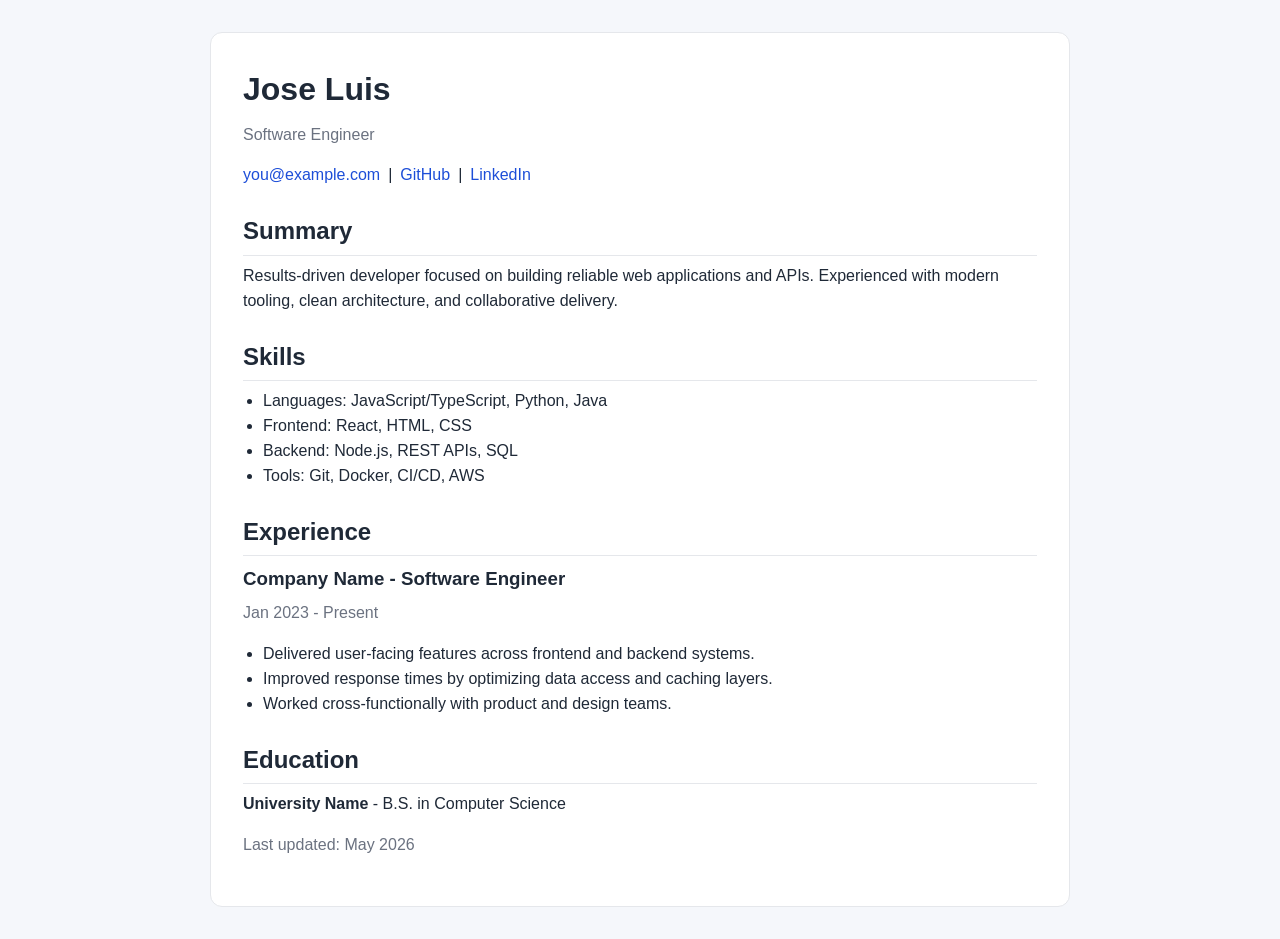
==== index.html @ d788383f "initial commit" ====
<!doctype html>
<html lang="en">
<head>
  <meta charset="UTF-8" />
  <meta name="viewport" content="width=device-width, initial-scale=1.0" />
  <meta name="description" content="Online resume for Jose Luis" />
  <title>Jose Luis | Resume</title>
  <link rel="stylesheet" href="styles.css" />
</head>
<body>
  <main class="container">
    <header class="header">
      <h1>Jose Luis</h1>
      <p class="headline">Software Engineer</p>
      <p class="contact">
        <a href="mailto:you@example.com">you@example.com</a>
        <span>|</span>
        <a href="https://github.com/your-username" target="_blank" rel="noreferrer">GitHub</a>
        <span>|</span>
        <a href="https://www.linkedin.com/in/your-handle" target="_blank" rel="noreferrer">LinkedIn</a>
      </p>
    </header>

    <section>
      <h2>Summary</h2>
      <p>
        Results-driven developer focused on building reliable web applications and APIs.
        Experienced with modern tooling, clean architecture, and collaborative delivery.
      </p>
    </section>

    <section>
      <h2>Skills</h2>
      <ul>
        <li>Languages: JavaScript/TypeScript, Python, Java</li>
        <li>Frontend: React, HTML, CSS</li>
        <li>Backend: Node.js, REST APIs, SQL</li>
        <li>Tools: Git, Docker, CI/CD, AWS</li>
      </ul>
    </section>

    <section>
      <h2>Experience</h2>
      <article>
        <h3>Company Name - Software Engineer</h3>
        <p class="meta">Jan 2023 - Present</p>
        <ul>
          <li>Delivered user-facing features across frontend and backend systems.</li>
          <li>Improved response times by optimizing data access and caching layers.</li>
          <li>Worked cross-functionally with product and design teams.</li>
        </ul>
      </article>
    </section>

    <section>
      <h2>Education</h2>
      <p><strong>University Name</strong> - B.S. in Computer Science</p>
    </section>

    <footer>
      <p class="meta">Last updated: May 2026</p>
    </footer>
  </main>
</body>
</html>
---- styles.css ----
:root {
  --bg: #f5f7fb;
  --card: #ffffff;
  --text: #1f2937;
  --muted: #6b7280;
  --accent: #1d4ed8;
  --border: #e5e7eb;
}

* {
  box-sizing: border-box;
}

body {
  margin: 0;
  font-family: Arial, Helvetica, sans-serif;
  color: var(--text);
  background: var(--bg);
  line-height: 1.55;
}

.container {
  max-width: 860px;
  margin: 2rem auto;
  padding: 2rem;
  background: var(--card);
  border: 1px solid var(--border);
  border-radius: 12px;
}

h1,
h2,
h3 {
  margin: 0;
}

h2 {
  margin-top: 1.5rem;
  margin-bottom: 0.5rem;
  padding-bottom: 0.35rem;
  border-bottom: 1px solid var(--border);
}

p,
ul {
  margin-top: 0.5rem;
}

ul {
  padding-left: 1.25rem;
}

.headline,
.meta {
  color: var(--muted);
}

.contact {
  display: flex;
  flex-wrap: wrap;
  gap: 0.5rem;
}

a {
  color: var(--accent);
  text-decoration: none;
}

a:hover {
  text-decoration: underline;
}

@media (max-width: 640px) {
  .container {
    margin: 0;
    border: 0;
    border-radius: 0;
    min-height: 100vh;
  }
}
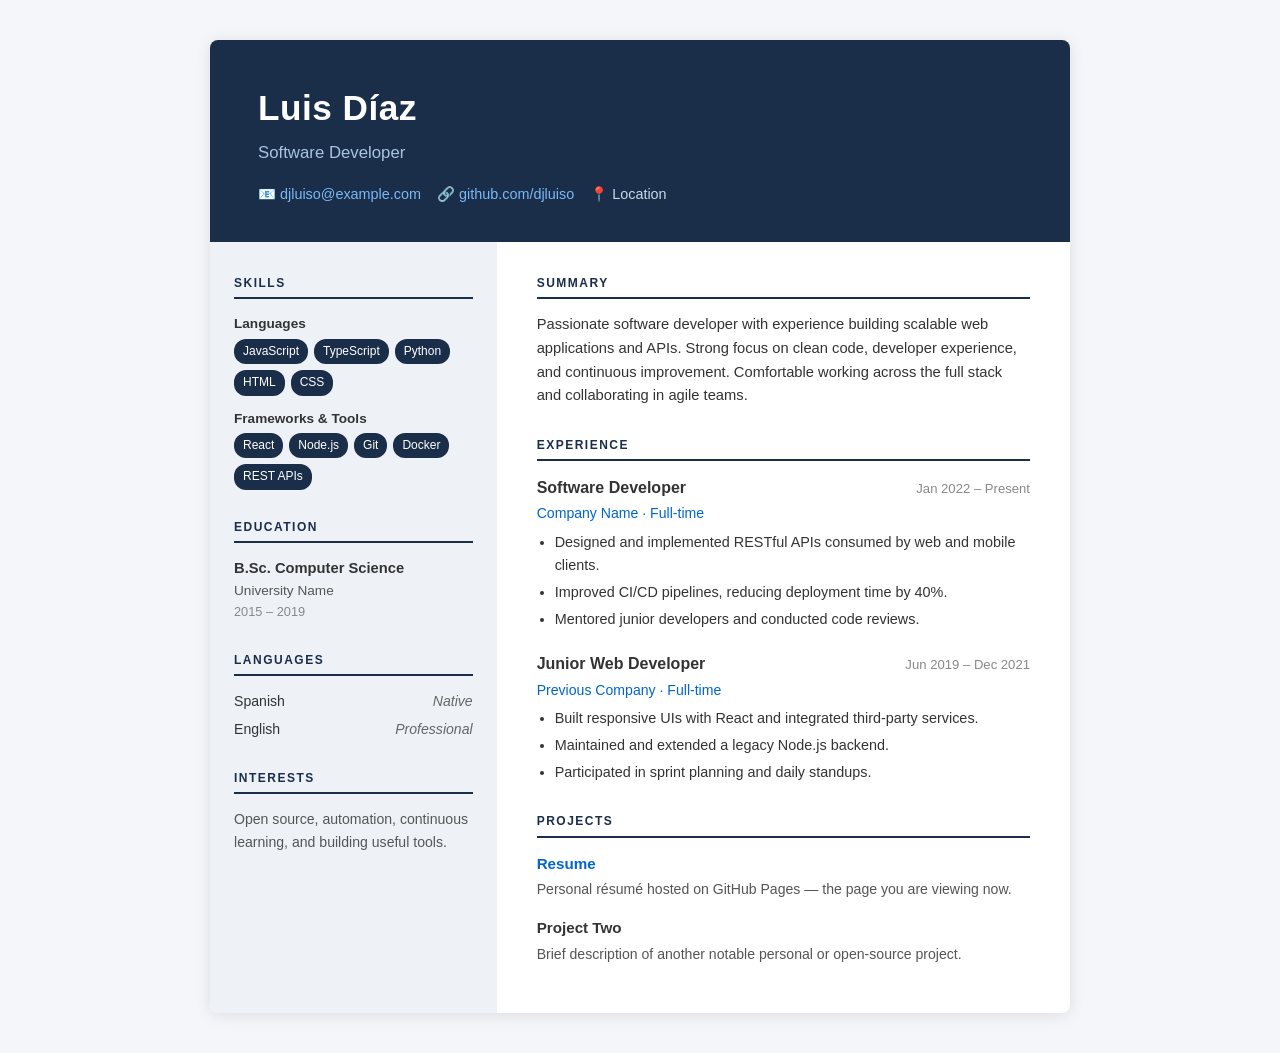
==== commit 1433786e: "Create GitHub Pages resume site (index.html + README update) Agent-Logs-Url: https://github.com/djlu" ====
--- a/index.html
+++ b/index.html
@@ -1,66 +1,282 @@
-<!doctype html>
+<!DOCTYPE html>
 <html lang="en">
 <head>
   <meta charset="UTF-8" />
   <meta name="viewport" content="width=device-width, initial-scale=1.0" />
-  <meta name="description" content="Online resume for Jose Luis" />
-  <title>Jose Luis | Resume</title>
-  <link rel="stylesheet" href="styles.css" />
+  <title>Luis – Resume</title>
+  <style>
+    *, *::before, *::after { box-sizing: border-box; margin: 0; padding: 0; }
+
+    body {
+      font-family: 'Segoe UI', Tahoma, Geneva, Verdana, sans-serif;
+      background: #f4f6f9;
+      color: #333;
+      line-height: 1.6;
+    }
+
+    a { color: #0066cc; text-decoration: none; }
+    a:hover { text-decoration: underline; }
+
+    /* ── Layout ── */
+    .page {
+      max-width: 860px;
+      margin: 40px auto;
+      background: #fff;
+      border-radius: 8px;
+      box-shadow: 0 2px 16px rgba(0,0,0,.10);
+      overflow: hidden;
+    }
+
+    /* ── Header / Hero ── */
+    header {
+      background: #1a2e4a;
+      color: #fff;
+      padding: 40px 48px 36px;
+    }
+
+    header h1 {
+      font-size: 2.2rem;
+      letter-spacing: .5px;
+      margin-bottom: 4px;
+    }
+
+    header .title {
+      font-size: 1.05rem;
+      color: #a8c4e0;
+      margin-bottom: 16px;
+    }
+
+    .contact-bar {
+      display: flex;
+      flex-wrap: wrap;
+      gap: 16px;
+      font-size: .9rem;
+      color: #c9d9ea;
+    }
+
+    .contact-bar a { color: #7ab8f5; }
+
+    /* ── Two-column body ── */
+    .body {
+      display: grid;
+      grid-template-columns: 1fr 2fr;
+    }
+
+    /* ── Sidebar ── */
+    .sidebar {
+      background: #eef2f7;
+      padding: 32px 24px;
+    }
+
+    /* ── Main content ── */
+    .main {
+      padding: 32px 40px;
+    }
+
+    /* ── Section ── */
+    section { margin-bottom: 28px; }
+
+    section:last-child { margin-bottom: 0; }
+
+    h2 {
+      font-size: .75rem;
+      font-weight: 700;
+      text-transform: uppercase;
+      letter-spacing: 1.5px;
+      color: #1a2e4a;
+      border-bottom: 2px solid #1a2e4a;
+      padding-bottom: 4px;
+      margin-bottom: 14px;
+    }
+
+    /* Skills */
+    .skill-group { margin-bottom: 10px; }
+    .skill-group h3 { font-size: .85rem; font-weight: 600; margin-bottom: 4px; }
+    .tags {
+      display: flex;
+      flex-wrap: wrap;
+      gap: 6px;
+    }
+    .tag {
+      background: #1a2e4a;
+      color: #fff;
+      font-size: .75rem;
+      padding: 3px 9px;
+      border-radius: 12px;
+    }
+
+    /* Languages */
+    .lang-item {
+      display: flex;
+      justify-content: space-between;
+      font-size: .88rem;
+      margin-bottom: 6px;
+    }
+    .lang-level { color: #666; font-style: italic; }
+
+    /* Education / Certs */
+    .edu-item { margin-bottom: 12px; }
+    .edu-item h3 { font-size: .92rem; font-weight: 600; }
+    .edu-item .institution { font-size: .85rem; color: #555; }
+    .edu-item .year { font-size: .8rem; color: #888; }
+
+    /* Experience */
+    .job { margin-bottom: 20px; }
+    .job-header {
+      display: flex;
+      justify-content: space-between;
+      align-items: baseline;
+      flex-wrap: wrap;
+      gap: 4px;
+      margin-bottom: 2px;
+    }
+    .job-header h3 { font-size: 1rem; font-weight: 600; }
+    .job-header .period { font-size: .82rem; color: #888; white-space: nowrap; }
+    .job .company { font-size: .88rem; color: #0066cc; margin-bottom: 6px; }
+    .job ul { padding-left: 18px; font-size: .9rem; }
+    .job ul li { margin-bottom: 4px; }
+
+    /* Projects */
+    .project { margin-bottom: 16px; }
+    .project h3 { font-size: .95rem; font-weight: 600; }
+    .project p { font-size: .88rem; color: #555; margin-top: 2px; }
+
+    /* Responsive */
+    @media (max-width: 640px) {
+      header { padding: 28px 24px; }
+      .body { grid-template-columns: 1fr; }
+      .main { padding: 24px; }
+      .sidebar { padding: 24px; }
+    }
+  </style>
 </head>
 <body>
-  <main class="container">
-    <header class="header">
-      <h1>Jose Luis</h1>
-      <p class="headline">Software Engineer</p>
-      <p class="contact">
-        <a href="mailto:you@example.com">you@example.com</a>
-        <span>|</span>
-        <a href="https://github.com/your-username" target="_blank" rel="noreferrer">GitHub</a>
-        <span>|</span>
-        <a href="https://www.linkedin.com/in/your-handle" target="_blank" rel="noreferrer">LinkedIn</a>
-      </p>
-    </header>
-
-    <section>
-      <h2>Summary</h2>
-      <p>
-        Results-driven developer focused on building reliable web applications and APIs.
-        Experienced with modern tooling, clean architecture, and collaborative delivery.
-      </p>
-    </section>
-
-    <section>
-      <h2>Skills</h2>
-      <ul>
-        <li>Languages: JavaScript/TypeScript, Python, Java</li>
-        <li>Frontend: React, HTML, CSS</li>
-        <li>Backend: Node.js, REST APIs, SQL</li>
-        <li>Tools: Git, Docker, CI/CD, AWS</li>
-      </ul>
-    </section>
-
-    <section>
-      <h2>Experience</h2>
-      <article>
-        <h3>Company Name - Software Engineer</h3>
-        <p class="meta">Jan 2023 - Present</p>
-        <ul>
-          <li>Delivered user-facing features across frontend and backend systems.</li>
-          <li>Improved response times by optimizing data access and caching layers.</li>
-          <li>Worked cross-functionally with product and design teams.</li>
-        </ul>
-      </article>
-    </section>
-
-    <section>
-      <h2>Education</h2>
-      <p><strong>University Name</strong> - B.S. in Computer Science</p>
-    </section>
-
-    <footer>
-      <p class="meta">Last updated: May 2026</p>
-    </footer>
-  </main>
+<div class="page">
+
+  <!-- ══ HEADER ══ -->
+  <header>
+    <h1>Luis Díaz</h1>
+    <p class="title">Software Developer</p>
+    <div class="contact-bar">
+      <span>📧 <a href="mailto:djluiso@example.com">djluiso@example.com</a></span>
+      <span>🔗 <a href="https://github.com/djluiso" target="_blank">github.com/djluiso</a></span>
+      <span>📍 Location</span>
+    </div>
+  </header>
+
+  <div class="body">
+
+    <!-- ══ SIDEBAR ══ -->
+    <aside class="sidebar">
+
+      <section>
+        <h2>Skills</h2>
+
+        <div class="skill-group">
+          <h3>Languages</h3>
+          <div class="tags">
+            <span class="tag">JavaScript</span>
+            <span class="tag">TypeScript</span>
+            <span class="tag">Python</span>
+            <span class="tag">HTML</span>
+            <span class="tag">CSS</span>
+          </div>
+        </div>
+
+        <div class="skill-group" style="margin-top:12px;">
+          <h3>Frameworks &amp; Tools</h3>
+          <div class="tags">
+            <span class="tag">React</span>
+            <span class="tag">Node.js</span>
+            <span class="tag">Git</span>
+            <span class="tag">Docker</span>
+            <span class="tag">REST APIs</span>
+          </div>
+        </div>
+      </section>
+
+      <section>
+        <h2>Education</h2>
+
+        <div class="edu-item">
+          <h3>B.Sc. Computer Science</h3>
+          <div class="institution">University Name</div>
+          <div class="year">2015 – 2019</div>
+        </div>
+      </section>
+
+      <section>
+        <h2>Languages</h2>
+        <div class="lang-item"><span>Spanish</span><span class="lang-level">Native</span></div>
+        <div class="lang-item"><span>English</span><span class="lang-level">Professional</span></div>
+      </section>
+
+      <section>
+        <h2>Interests</h2>
+        <p style="font-size:.88rem; color:#555;">Open source, automation, continuous learning, and building useful tools.</p>
+      </section>
+
+    </aside>
+
+    <!-- ══ MAIN ══ -->
+    <main class="main">
+
+      <section>
+        <h2>Summary</h2>
+        <p style="font-size:.92rem;">
+          Passionate software developer with experience building scalable web applications and APIs.
+          Strong focus on clean code, developer experience, and continuous improvement.
+          Comfortable working across the full stack and collaborating in agile teams.
+        </p>
+      </section>
+
+      <section>
+        <h2>Experience</h2>
+
+        <div class="job">
+          <div class="job-header">
+            <h3>Software Developer</h3>
+            <span class="period">Jan 2022 – Present</span>
+          </div>
+          <div class="company">Company Name · Full-time</div>
+          <ul>
+            <li>Designed and implemented RESTful APIs consumed by web and mobile clients.</li>
+            <li>Improved CI/CD pipelines, reducing deployment time by 40%.</li>
+            <li>Mentored junior developers and conducted code reviews.</li>
+          </ul>
+        </div>
+
+        <div class="job">
+          <div class="job-header">
+            <h3>Junior Web Developer</h3>
+            <span class="period">Jun 2019 – Dec 2021</span>
+          </div>
+          <div class="company">Previous Company · Full-time</div>
+          <ul>
+            <li>Built responsive UIs with React and integrated third-party services.</li>
+            <li>Maintained and extended a legacy Node.js backend.</li>
+            <li>Participated in sprint planning and daily standups.</li>
+          </ul>
+        </div>
+      </section>
+
+      <section>
+        <h2>Projects</h2>
+
+        <div class="project">
+          <h3><a href="https://github.com/djluiso/resume" target="_blank">Resume</a></h3>
+          <p>Personal résumé hosted on GitHub Pages — the page you are viewing now.</p>
+        </div>
+
+        <div class="project">
+          <h3>Project Two</h3>
+          <p>Brief description of another notable personal or open-source project.</p>
+        </div>
+      </section>
+
+    </main>
+  </div><!-- .body -->
+
+</div><!-- .page -->
 </body>
 </html>
-
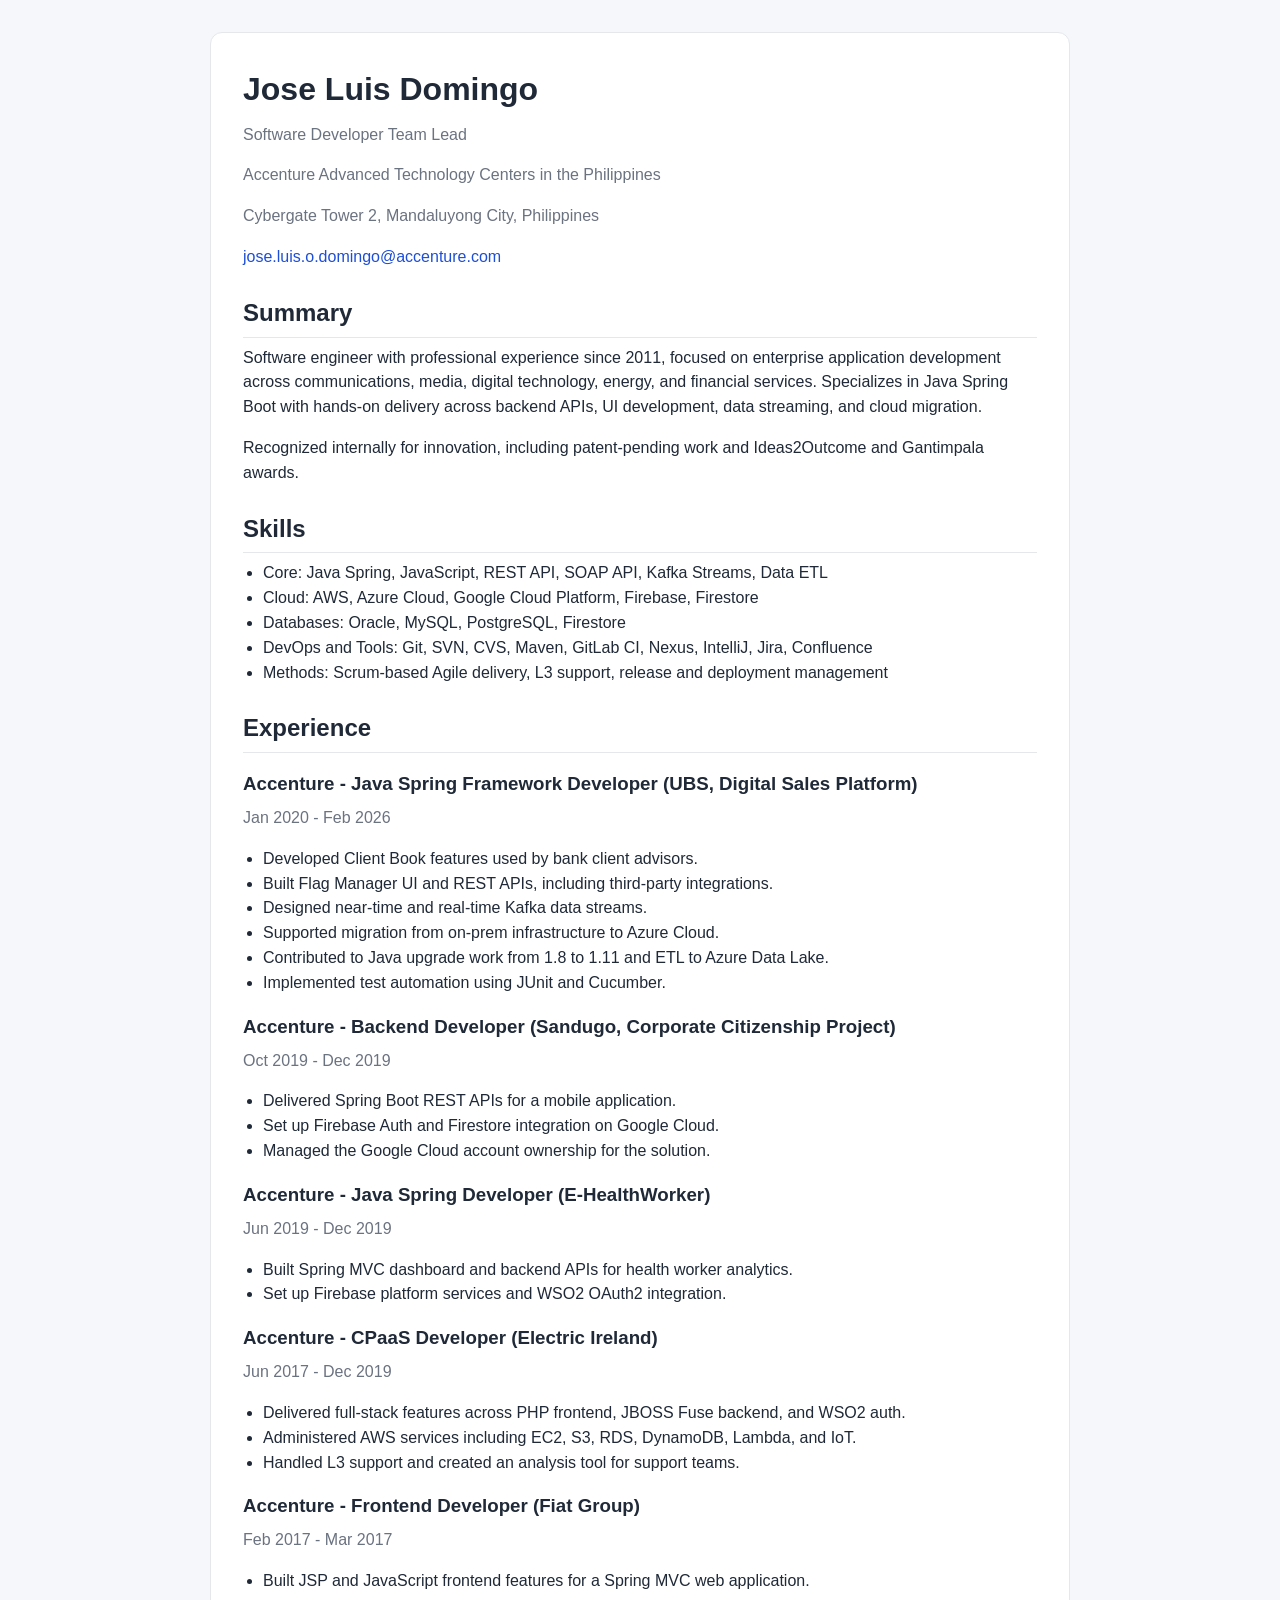
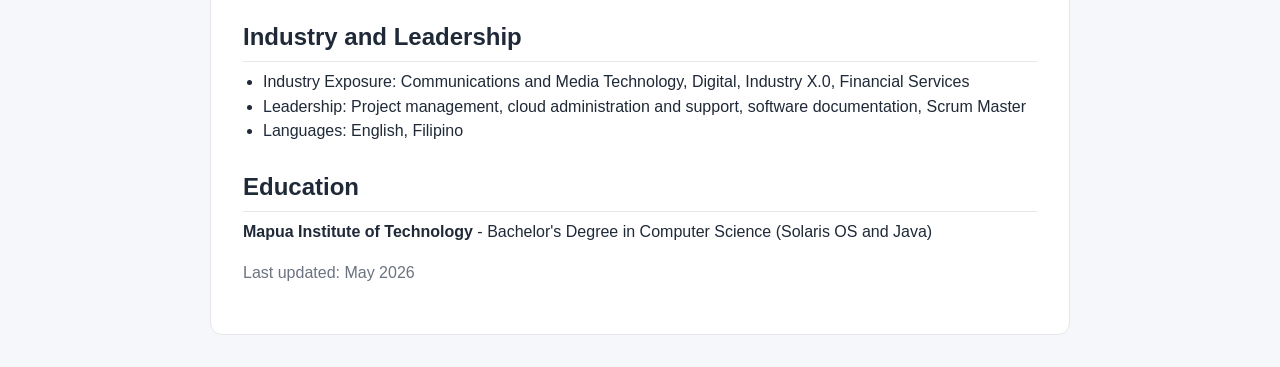
==== commit 42149a18: "initial commit" ====
--- a/index.html
+++ b/index.html
@@ -1,282 +1,114 @@
-<!DOCTYPE html>
+<!doctype html>
 <html lang="en">
 <head>
   <meta charset="UTF-8" />
   <meta name="viewport" content="width=device-width, initial-scale=1.0" />
-  <title>Luis – Resume</title>
-  <style>
-    *, *::before, *::after { box-sizing: border-box; margin: 0; padding: 0; }
-
-    body {
-      font-family: 'Segoe UI', Tahoma, Geneva, Verdana, sans-serif;
-      background: #f4f6f9;
-      color: #333;
-      line-height: 1.6;
-    }
-
-    a { color: #0066cc; text-decoration: none; }
-    a:hover { text-decoration: underline; }
-
-    /* ── Layout ── */
-    .page {
-      max-width: 860px;
-      margin: 40px auto;
-      background: #fff;
-      border-radius: 8px;
-      box-shadow: 0 2px 16px rgba(0,0,0,.10);
-      overflow: hidden;
-    }
-
-    /* ── Header / Hero ── */
-    header {
-      background: #1a2e4a;
-      color: #fff;
-      padding: 40px 48px 36px;
-    }
-
-    header h1 {
-      font-size: 2.2rem;
-      letter-spacing: .5px;
-      margin-bottom: 4px;
-    }
-
-    header .title {
-      font-size: 1.05rem;
-      color: #a8c4e0;
-      margin-bottom: 16px;
-    }
-
-    .contact-bar {
-      display: flex;
-      flex-wrap: wrap;
-      gap: 16px;
-      font-size: .9rem;
-      color: #c9d9ea;
-    }
-
-    .contact-bar a { color: #7ab8f5; }
-
-    /* ── Two-column body ── */
-    .body {
-      display: grid;
-      grid-template-columns: 1fr 2fr;
-    }
-
-    /* ── Sidebar ── */
-    .sidebar {
-      background: #eef2f7;
-      padding: 32px 24px;
-    }
-
-    /* ── Main content ── */
-    .main {
-      padding: 32px 40px;
-    }
-
-    /* ── Section ── */
-    section { margin-bottom: 28px; }
-
-    section:last-child { margin-bottom: 0; }
-
-    h2 {
-      font-size: .75rem;
-      font-weight: 700;
-      text-transform: uppercase;
-      letter-spacing: 1.5px;
-      color: #1a2e4a;
-      border-bottom: 2px solid #1a2e4a;
-      padding-bottom: 4px;
-      margin-bottom: 14px;
-    }
-
-    /* Skills */
-    .skill-group { margin-bottom: 10px; }
-    .skill-group h3 { font-size: .85rem; font-weight: 600; margin-bottom: 4px; }
-    .tags {
-      display: flex;
-      flex-wrap: wrap;
-      gap: 6px;
-    }
-    .tag {
-      background: #1a2e4a;
-      color: #fff;
-      font-size: .75rem;
-      padding: 3px 9px;
-      border-radius: 12px;
-    }
-
-    /* Languages */
-    .lang-item {
-      display: flex;
-      justify-content: space-between;
-      font-size: .88rem;
-      margin-bottom: 6px;
-    }
-    .lang-level { color: #666; font-style: italic; }
-
-    /* Education / Certs */
-    .edu-item { margin-bottom: 12px; }
-    .edu-item h3 { font-size: .92rem; font-weight: 600; }
-    .edu-item .institution { font-size: .85rem; color: #555; }
-    .edu-item .year { font-size: .8rem; color: #888; }
-
-    /* Experience */
-    .job { margin-bottom: 20px; }
-    .job-header {
-      display: flex;
-      justify-content: space-between;
-      align-items: baseline;
-      flex-wrap: wrap;
-      gap: 4px;
-      margin-bottom: 2px;
-    }
-    .job-header h3 { font-size: 1rem; font-weight: 600; }
-    .job-header .period { font-size: .82rem; color: #888; white-space: nowrap; }
-    .job .company { font-size: .88rem; color: #0066cc; margin-bottom: 6px; }
-    .job ul { padding-left: 18px; font-size: .9rem; }
-    .job ul li { margin-bottom: 4px; }
-
-    /* Projects */
-    .project { margin-bottom: 16px; }
-    .project h3 { font-size: .95rem; font-weight: 600; }
-    .project p { font-size: .88rem; color: #555; margin-top: 2px; }
-
-    /* Responsive */
-    @media (max-width: 640px) {
-      header { padding: 28px 24px; }
-      .body { grid-template-columns: 1fr; }
-      .main { padding: 24px; }
-      .sidebar { padding: 24px; }
-    }
-  </style>
+  <meta name="description" content="Online resume for Jose Luis" />
+  <title>Jose Luis | Resume</title>
+  <link rel="stylesheet" href="styles.css" />
 </head>
 <body>
-<div class="page">
+  <main class="container">
+    <header class="header">
+      <h1>Jose Luis Domingo</h1>
+      <p class="headline">Software Developer Team Lead</p>
+      <p class="meta">Accenture Advanced Technology Centers in the Philippines</p>
+      <p class="meta">Cybergate Tower 2, Mandaluyong City, Philippines</p>
+      <p class="contact">
+        <a href="mailto:jose.luis.o.domingo@accenture.com">jose.luis.o.domingo@accenture.com</a>
+      </p>
+    </header>
 
-  <!-- ══ HEADER ══ -->
-  <header>
-    <h1>Luis Díaz</h1>
-    <p class="title">Software Developer</p>
-    <div class="contact-bar">
-      <span>📧 <a href="mailto:djluiso@example.com">djluiso@example.com</a></span>
-      <span>🔗 <a href="https://github.com/djluiso" target="_blank">github.com/djluiso</a></span>
-      <span>📍 Location</span>
-    </div>
-  </header>
+    <section>
+      <h2>Summary</h2>
+      <p>
+        Software engineer with professional experience since 2011, focused on enterprise application development
+        across communications, media, digital technology, energy, and financial services. Specializes in Java
+        Spring Boot with hands-on delivery across backend APIs, UI development, data streaming, and cloud migration.
+      </p>
+      <p>
+        Recognized internally for innovation, including patent-pending work and Ideas2Outcome and Gantimpala awards.
+      </p>
+    </section>
 
-  <div class="body">
+    <section>
+      <h2>Skills</h2>
+      <ul>
+        <li>Core: Java Spring, JavaScript, REST API, SOAP API, Kafka Streams, Data ETL</li>
+        <li>Cloud: AWS, Azure Cloud, Google Cloud Platform, Firebase, Firestore</li>
+        <li>Databases: Oracle, MySQL, PostgreSQL, Firestore</li>
+        <li>DevOps and Tools: Git, SVN, CVS, Maven, GitLab CI, Nexus, IntelliJ, Jira, Confluence</li>
+        <li>Methods: Scrum-based Agile delivery, L3 support, release and deployment management</li>
+      </ul>
+    </section>
 
-    <!-- ══ SIDEBAR ══ -->
-    <aside class="sidebar">
+    <section>
+      <h2>Experience</h2>
+      <article>
+        <h3>Accenture - Java Spring Framework Developer (UBS, Digital Sales Platform)</h3>
+        <p class="meta">Jan 2020 - Feb 2026</p>
+        <ul>
+          <li>Developed Client Book features used by bank client advisors.</li>
+          <li>Built Flag Manager UI and REST APIs, including third-party integrations.</li>
+          <li>Designed near-time and real-time Kafka data streams.</li>
+          <li>Supported migration from on-prem infrastructure to Azure Cloud.</li>
+          <li>Contributed to Java upgrade work from 1.8 to 1.11 and ETL to Azure Data Lake.</li>
+          <li>Implemented test automation using JUnit and Cucumber.</li>
+        </ul>
+      </article>
+      <article>
+        <h3>Accenture - Backend Developer (Sandugo, Corporate Citizenship Project)</h3>
+        <p class="meta">Oct 2019 - Dec 2019</p>
+        <ul>
+          <li>Delivered Spring Boot REST APIs for a mobile application.</li>
+          <li>Set up Firebase Auth and Firestore integration on Google Cloud.</li>
+          <li>Managed the Google Cloud account ownership for the solution.</li>
+        </ul>
+      </article>
+      <article>
+        <h3>Accenture - Java Spring Developer (E-HealthWorker)</h3>
+        <p class="meta">Jun 2019 - Dec 2019</p>
+        <ul>
+          <li>Built Spring MVC dashboard and backend APIs for health worker analytics.</li>
+          <li>Set up Firebase platform services and WSO2 OAuth2 integration.</li>
+        </ul>
+      </article>
+      <article>
+        <h3>Accenture - CPaaS Developer (Electric Ireland)</h3>
+        <p class="meta">Jun 2017 - Dec 2019</p>
+        <ul>
+          <li>Delivered full-stack features across PHP frontend, JBOSS Fuse backend, and WSO2 auth.</li>
+          <li>Administered AWS services including EC2, S3, RDS, DynamoDB, Lambda, and IoT.</li>
+          <li>Handled L3 support and created an analysis tool for support teams.</li>
+        </ul>
+      </article>
+      <article>
+        <h3>Accenture - Frontend Developer (Fiat Group)</h3>
+        <p class="meta">Feb 2017 - Mar 2017</p>
+        <ul>
+          <li>Built JSP and JavaScript frontend features for a Spring MVC web application.</li>
+        </ul>
+      </article>
+    </section>
 
-      <section>
-        <h2>Skills</h2>
+    <section>
+      <h2>Industry and Leadership</h2>
+      <ul>
+        <li>Industry Exposure: Communications and Media Technology, Digital, Industry X.0, Financial Services</li>
+        <li>Leadership: Project management, cloud administration and support, software documentation, Scrum Master</li>
+        <li>Languages: English, Filipino</li>
+      </ul>
+    </section>
 
-        <div class="skill-group">
-          <h3>Languages</h3>
-          <div class="tags">
-            <span class="tag">JavaScript</span>
-            <span class="tag">TypeScript</span>
-            <span class="tag">Python</span>
-            <span class="tag">HTML</span>
-            <span class="tag">CSS</span>
-          </div>
-        </div>
+    <section>
+      <h2>Education</h2>
+      <p><strong>Mapua Institute of Technology</strong> - Bachelor's Degree in Computer Science (Solaris OS and Java)</p>
+    </section>
 
-        <div class="skill-group" style="margin-top:12px;">
-          <h3>Frameworks &amp; Tools</h3>
-          <div class="tags">
-            <span class="tag">React</span>
-            <span class="tag">Node.js</span>
-            <span class="tag">Git</span>
-            <span class="tag">Docker</span>
-            <span class="tag">REST APIs</span>
-          </div>
-        </div>
-      </section>
-
-      <section>
-        <h2>Education</h2>
-
-        <div class="edu-item">
-          <h3>B.Sc. Computer Science</h3>
-          <div class="institution">University Name</div>
-          <div class="year">2015 – 2019</div>
-        </div>
-      </section>
-
-      <section>
-        <h2>Languages</h2>
-        <div class="lang-item"><span>Spanish</span><span class="lang-level">Native</span></div>
-        <div class="lang-item"><span>English</span><span class="lang-level">Professional</span></div>
-      </section>
-
-      <section>
-        <h2>Interests</h2>
-        <p style="font-size:.88rem; color:#555;">Open source, automation, continuous learning, and building useful tools.</p>
-      </section>
-
-    </aside>
-
-    <!-- ══ MAIN ══ -->
-    <main class="main">
-
-      <section>
-        <h2>Summary</h2>
-        <p style="font-size:.92rem;">
-          Passionate software developer with experience building scalable web applications and APIs.
-          Strong focus on clean code, developer experience, and continuous improvement.
-          Comfortable working across the full stack and collaborating in agile teams.
-        </p>
-      </section>
-
-      <section>
-        <h2>Experience</h2>
-
-        <div class="job">
-          <div class="job-header">
-            <h3>Software Developer</h3>
-            <span class="period">Jan 2022 – Present</span>
-          </div>
-          <div class="company">Company Name · Full-time</div>
-          <ul>
-            <li>Designed and implemented RESTful APIs consumed by web and mobile clients.</li>
-            <li>Improved CI/CD pipelines, reducing deployment time by 40%.</li>
-            <li>Mentored junior developers and conducted code reviews.</li>
-          </ul>
-        </div>
-
-        <div class="job">
-          <div class="job-header">
-            <h3>Junior Web Developer</h3>
-            <span class="period">Jun 2019 – Dec 2021</span>
-          </div>
-          <div class="company">Previous Company · Full-time</div>
-          <ul>
-            <li>Built responsive UIs with React and integrated third-party services.</li>
-            <li>Maintained and extended a legacy Node.js backend.</li>
-            <li>Participated in sprint planning and daily standups.</li>
-          </ul>
-        </div>
-      </section>
-
-      <section>
-        <h2>Projects</h2>
-
-        <div class="project">
-          <h3><a href="https://github.com/djluiso/resume" target="_blank">Resume</a></h3>
-          <p>Personal résumé hosted on GitHub Pages — the page you are viewing now.</p>
-        </div>
-
-        <div class="project">
-          <h3>Project Two</h3>
-          <p>Brief description of another notable personal or open-source project.</p>
-        </div>
-      </section>
-
-    </main>
-  </div><!-- .body -->
-
-</div><!-- .page -->
+    <footer>
+      <p class="meta">Last updated: May 2026</p>
+    </footer>
+  </main>
 </body>
 </html>
+
--- a/styles.css
+++ b/styles.css
@@ -0,0 +1,89 @@
+:root {
+  --bg: #f5f7fb;
+  --card: #ffffff;
+  --text: #1f2937;
+  --muted: #6b7280;
+  --accent: #1d4ed8;
+  --border: #e5e7eb;
+}
+
+* {
+  box-sizing: border-box;
+}
+
+body {
+  margin: 0;
+  font-family: Arial, Helvetica, sans-serif;
+  color: var(--text);
+  background: var(--bg);
+  line-height: 1.55;
+}
+
+.container {
+  max-width: 860px;
+  margin: 2rem auto;
+  padding: 2rem;
+  background: var(--card);
+  border: 1px solid var(--border);
+  border-radius: 12px;
+}
+
+h1,
+h2,
+h3 {
+  margin: 0;
+}
+
+h2 {
+  margin-top: 1.5rem;
+  margin-bottom: 0.5rem;
+  padding-bottom: 0.35rem;
+  border-bottom: 1px solid var(--border);
+}
+
+p,
+ul {
+  margin-top: 0.5rem;
+}
+
+article {
+  margin-top: 1rem;
+}
+
+article ul {
+  margin-bottom: 0;
+}
+
+ul {
+  padding-left: 1.25rem;
+}
+
+.headline,
+.meta {
+  color: var(--muted);
+}
+
+.contact {
+  display: flex;
+  flex-wrap: wrap;
+  gap: 0.5rem;
+}
+
+a {
+  color: var(--accent);
+  text-decoration: none;
+}
+
+a:hover {
+  text-decoration: underline;
+}
+
+@media (max-width: 640px) {
+  .container {
+    margin: 0;
+    border: 0;
+    border-radius: 0;
+    min-height: 100vh;
+  }
+}
+
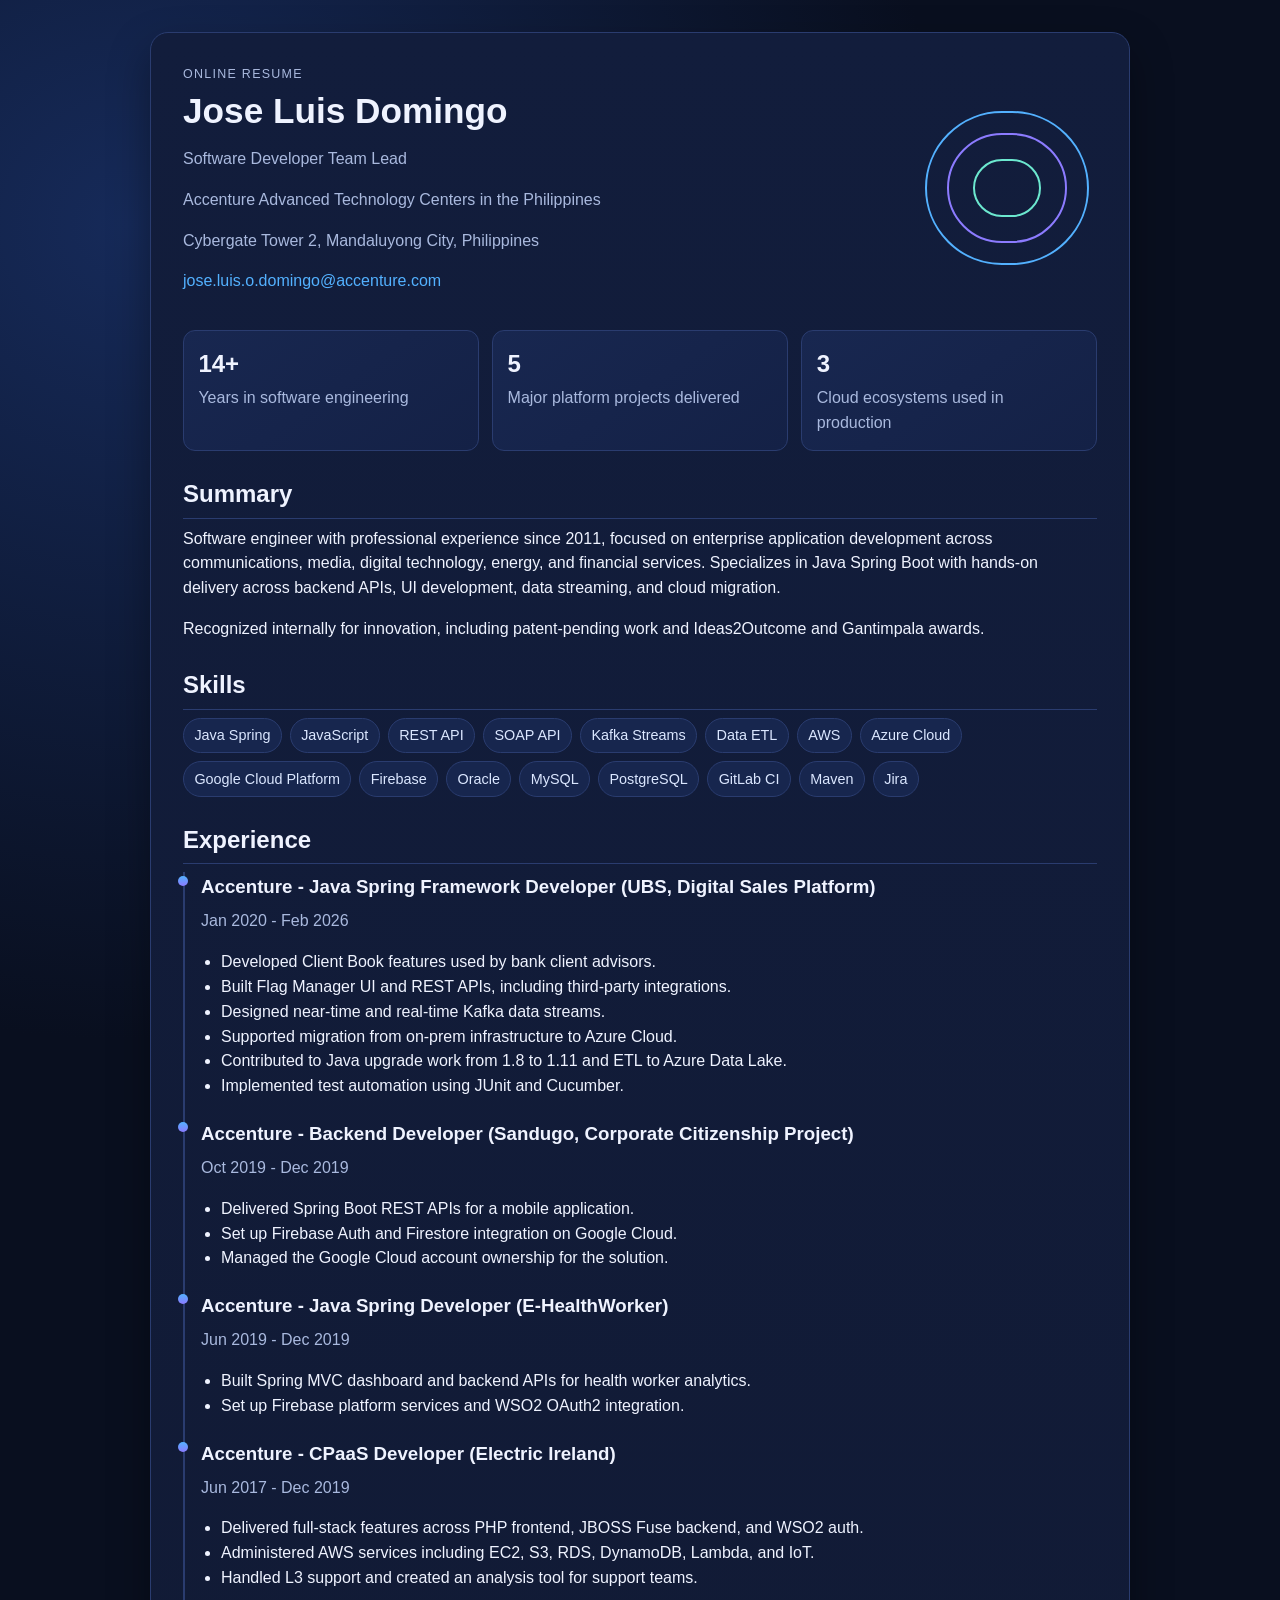
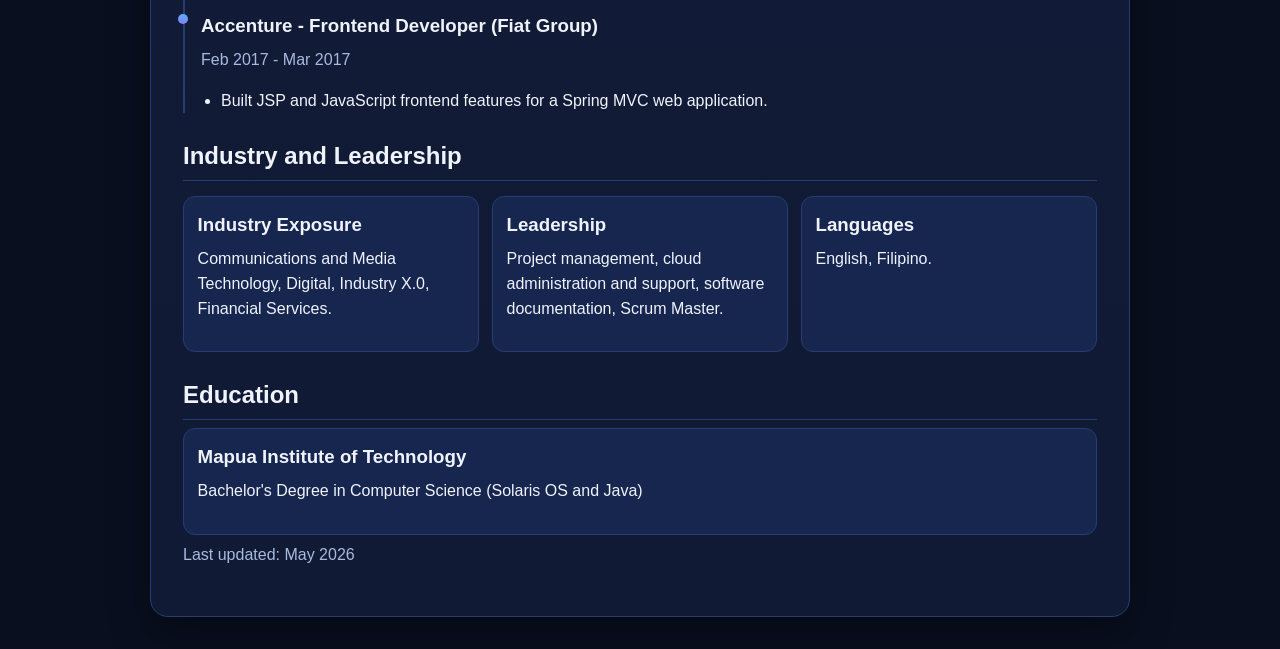
==== commit 24d89f2e: "initial commit" ====
--- a/index.html
+++ b/index.html
@@ -8,16 +8,40 @@
   <link rel="stylesheet" href="styles.css" />
 </head>
 <body>
-  <main class="container">
-    <header class="header">
-      <h1>Jose Luis Domingo</h1>
-      <p class="headline">Software Developer Team Lead</p>
-      <p class="meta">Accenture Advanced Technology Centers in the Philippines</p>
-      <p class="meta">Cybergate Tower 2, Mandaluyong City, Philippines</p>
-      <p class="contact">
-        <a href="mailto:jose.luis.o.domingo@accenture.com">jose.luis.o.domingo@accenture.com</a>
-      </p>
+  <a class="skip-link" href="#content">Skip to content</a>
+  <main class="container" id="content">
+    <header class="hero" aria-label="Profile">
+      <div class="hero-copy">
+        <p class="kicker">Online Resume</p>
+        <h1>Jose Luis Domingo</h1>
+        <p class="headline">Software Developer Team Lead</p>
+        <p class="meta">Accenture Advanced Technology Centers in the Philippines</p>
+        <p class="meta">Cybergate Tower 2, Mandaluyong City, Philippines</p>
+        <p class="contact">
+          <a href="mailto:jose.luis.o.domingo@accenture.com">jose.luis.o.domingo@accenture.com</a>
+        </p>
+      </div>
+      <div class="hero-visual" aria-hidden="true">
+        <div class="ring ring-a"></div>
+        <div class="ring ring-b"></div>
+        <div class="ring ring-c"></div>
+      </div>
     </header>
+
+    <section class="stats" aria-label="Highlights">
+      <article class="stat-card">
+        <p class="stat-number">14+</p>
+        <p class="stat-label">Years in software engineering</p>
+      </article>
+      <article class="stat-card">
+        <p class="stat-number">5</p>
+        <p class="stat-label">Major platform projects delivered</p>
+      </article>
+      <article class="stat-card">
+        <p class="stat-number">3</p>
+        <p class="stat-label">Cloud ecosystems used in production</p>
+      </article>
+    </section>
 
     <section>
       <h2>Summary</h2>
@@ -33,76 +57,101 @@
 
     <section>
       <h2>Skills</h2>
-      <ul>
-        <li>Core: Java Spring, JavaScript, REST API, SOAP API, Kafka Streams, Data ETL</li>
-        <li>Cloud: AWS, Azure Cloud, Google Cloud Platform, Firebase, Firestore</li>
-        <li>Databases: Oracle, MySQL, PostgreSQL, Firestore</li>
-        <li>DevOps and Tools: Git, SVN, CVS, Maven, GitLab CI, Nexus, IntelliJ, Jira, Confluence</li>
-        <li>Methods: Scrum-based Agile delivery, L3 support, release and deployment management</li>
-      </ul>
+      <div class="chip-group" aria-label="Technical skills">
+        <span class="chip">Java Spring</span>
+        <span class="chip">JavaScript</span>
+        <span class="chip">REST API</span>
+        <span class="chip">SOAP API</span>
+        <span class="chip">Kafka Streams</span>
+        <span class="chip">Data ETL</span>
+        <span class="chip">AWS</span>
+        <span class="chip">Azure Cloud</span>
+        <span class="chip">Google Cloud Platform</span>
+        <span class="chip">Firebase</span>
+        <span class="chip">Oracle</span>
+        <span class="chip">MySQL</span>
+        <span class="chip">PostgreSQL</span>
+        <span class="chip">GitLab CI</span>
+        <span class="chip">Maven</span>
+        <span class="chip">Jira</span>
+      </div>
     </section>
 
     <section>
       <h2>Experience</h2>
-      <article>
-        <h3>Accenture - Java Spring Framework Developer (UBS, Digital Sales Platform)</h3>
-        <p class="meta">Jan 2020 - Feb 2026</p>
-        <ul>
-          <li>Developed Client Book features used by bank client advisors.</li>
-          <li>Built Flag Manager UI and REST APIs, including third-party integrations.</li>
-          <li>Designed near-time and real-time Kafka data streams.</li>
-          <li>Supported migration from on-prem infrastructure to Azure Cloud.</li>
-          <li>Contributed to Java upgrade work from 1.8 to 1.11 and ETL to Azure Data Lake.</li>
-          <li>Implemented test automation using JUnit and Cucumber.</li>
-        </ul>
-      </article>
-      <article>
-        <h3>Accenture - Backend Developer (Sandugo, Corporate Citizenship Project)</h3>
-        <p class="meta">Oct 2019 - Dec 2019</p>
-        <ul>
-          <li>Delivered Spring Boot REST APIs for a mobile application.</li>
-          <li>Set up Firebase Auth and Firestore integration on Google Cloud.</li>
-          <li>Managed the Google Cloud account ownership for the solution.</li>
-        </ul>
-      </article>
-      <article>
-        <h3>Accenture - Java Spring Developer (E-HealthWorker)</h3>
-        <p class="meta">Jun 2019 - Dec 2019</p>
-        <ul>
-          <li>Built Spring MVC dashboard and backend APIs for health worker analytics.</li>
-          <li>Set up Firebase platform services and WSO2 OAuth2 integration.</li>
-        </ul>
-      </article>
-      <article>
-        <h3>Accenture - CPaaS Developer (Electric Ireland)</h3>
-        <p class="meta">Jun 2017 - Dec 2019</p>
-        <ul>
-          <li>Delivered full-stack features across PHP frontend, JBOSS Fuse backend, and WSO2 auth.</li>
-          <li>Administered AWS services including EC2, S3, RDS, DynamoDB, Lambda, and IoT.</li>
-          <li>Handled L3 support and created an analysis tool for support teams.</li>
-        </ul>
-      </article>
-      <article>
-        <h3>Accenture - Frontend Developer (Fiat Group)</h3>
-        <p class="meta">Feb 2017 - Mar 2017</p>
-        <ul>
-          <li>Built JSP and JavaScript frontend features for a Spring MVC web application.</li>
-        </ul>
-      </article>
+      <div class="timeline">
+        <article class="timeline-item">
+          <h3>Accenture - Java Spring Framework Developer (UBS, Digital Sales Platform)</h3>
+          <p class="meta">Jan 2020 - Feb 2026</p>
+          <ul>
+            <li>Developed Client Book features used by bank client advisors.</li>
+            <li>Built Flag Manager UI and REST APIs, including third-party integrations.</li>
+            <li>Designed near-time and real-time Kafka data streams.</li>
+            <li>Supported migration from on-prem infrastructure to Azure Cloud.</li>
+            <li>Contributed to Java upgrade work from 1.8 to 1.11 and ETL to Azure Data Lake.</li>
+            <li>Implemented test automation using JUnit and Cucumber.</li>
+          </ul>
+        </article>
+        <article class="timeline-item">
+          <h3>Accenture - Backend Developer (Sandugo, Corporate Citizenship Project)</h3>
+          <p class="meta">Oct 2019 - Dec 2019</p>
+          <ul>
+            <li>Delivered Spring Boot REST APIs for a mobile application.</li>
+            <li>Set up Firebase Auth and Firestore integration on Google Cloud.</li>
+            <li>Managed the Google Cloud account ownership for the solution.</li>
+          </ul>
+        </article>
+        <article class="timeline-item">
+          <h3>Accenture - Java Spring Developer (E-HealthWorker)</h3>
+          <p class="meta">Jun 2019 - Dec 2019</p>
+          <ul>
+            <li>Built Spring MVC dashboard and backend APIs for health worker analytics.</li>
+            <li>Set up Firebase platform services and WSO2 OAuth2 integration.</li>
+          </ul>
+        </article>
+        <article class="timeline-item">
+          <h3>Accenture - CPaaS Developer (Electric Ireland)</h3>
+          <p class="meta">Jun 2017 - Dec 2019</p>
+          <ul>
+            <li>Delivered full-stack features across PHP frontend, JBOSS Fuse backend, and WSO2 auth.</li>
+            <li>Administered AWS services including EC2, S3, RDS, DynamoDB, Lambda, and IoT.</li>
+            <li>Handled L3 support and created an analysis tool for support teams.</li>
+          </ul>
+        </article>
+        <article class="timeline-item">
+          <h3>Accenture - Frontend Developer (Fiat Group)</h3>
+          <p class="meta">Feb 2017 - Mar 2017</p>
+          <ul>
+            <li>Built JSP and JavaScript frontend features for a Spring MVC web application.</li>
+          </ul>
+        </article>
+      </div>
     </section>
 
     <section>
       <h2>Industry and Leadership</h2>
-      <ul>
-        <li>Industry Exposure: Communications and Media Technology, Digital, Industry X.0, Financial Services</li>
-        <li>Leadership: Project management, cloud administration and support, software documentation, Scrum Master</li>
-        <li>Languages: English, Filipino</li>
-      </ul>
+      <div class="grid-cards">
+        <article class="info-card">
+          <h3>Industry Exposure</h3>
+          <p>Communications and Media Technology, Digital, Industry X.0, Financial Services.</p>
+        </article>
+        <article class="info-card">
+          <h3>Leadership</h3>
+          <p>Project management, cloud administration and support, software documentation, Scrum Master.</p>
+        </article>
+        <article class="info-card">
+          <h3>Languages</h3>
+          <p>English, Filipino.</p>
+        </article>
+      </div>
     </section>
 
     <section>
       <h2>Education</h2>
-      <p><strong>Mapua Institute of Technology</strong> - Bachelor's Degree in Computer Science (Solaris OS and Java)</p>
+      <article class="info-card">
+        <h3>Mapua Institute of Technology</h3>
+        <p>Bachelor's Degree in Computer Science (Solaris OS and Java)</p>
+      </article>
     </section>
 
     <footer>
--- a/styles.css
+++ b/styles.css
@@ -1,10 +1,13 @@
 :root {
-  --bg: #f5f7fb;
-  --card: #ffffff;
-  --text: #1f2937;
-  --muted: #6b7280;
-  --accent: #1d4ed8;
-  --border: #e5e7eb;
+  --bg: #090f1f;
+  --bg-soft: #111a34;
+  --card: #121d3c;
+  --card-soft: #182750;
+  --text: #eff3ff;
+  --muted: #a9b9de;
+  --accent: #53b1ff;
+  --accent-2: #8c7bff;
+  --border: #2a3c6f;
 }
 
 * {
@@ -15,17 +18,18 @@
   margin: 0;
   font-family: Arial, Helvetica, sans-serif;
   color: var(--text);
-  background: var(--bg);
+  background: radial-gradient(circle at 10% 10%, #162a59 0%, var(--bg) 35%), var(--bg);
   line-height: 1.55;
 }
 
 .container {
-  max-width: 860px;
+  max-width: 980px;
   margin: 2rem auto;
   padding: 2rem;
-  background: var(--card);
-  border: 1px solid var(--border);
-  border-radius: 12px;
+  background: linear-gradient(180deg, var(--card) 0%, var(--bg-soft) 100%);
+  border: 1px solid var(--border);
+  border-radius: 18px;
+  box-shadow: 0 18px 40px rgba(0, 0, 0, 0.35);
 }
 
 h1,
@@ -46,21 +50,21 @@
   margin-top: 0.5rem;
 }
 
-article {
-  margin-top: 1rem;
-}
-
-article ul {
-  margin-bottom: 0;
-}
-
 ul {
   padding-left: 1.25rem;
 }
 
+.kicker,
 .headline,
 .meta {
   color: var(--muted);
+}
+
+.kicker {
+  letter-spacing: 0.08rem;
+  text-transform: uppercase;
+  font-size: 0.78rem;
+  margin: 0;
 }
 
 .contact {
@@ -78,12 +82,171 @@
   text-decoration: underline;
 }
 
+a:focus-visible,
+.skip-link:focus-visible {
+  outline: 2px solid var(--accent);
+  outline-offset: 2px;
+}
+
+.skip-link {
+  position: absolute;
+  left: -9999px;
+  top: 0;
+  background: var(--accent);
+  color: #05132f;
+  padding: 0.5rem 0.75rem;
+  border-radius: 6px;
+}
+
+.skip-link:focus {
+  left: 0.5rem;
+  top: 0.5rem;
+}
+
+.hero {
+  display: grid;
+  grid-template-columns: 1fr 180px;
+  gap: 1.25rem;
+  margin-bottom: 1.25rem;
+  align-items: center;
+}
+
+.hero-copy h1 {
+  font-size: 2.2rem;
+}
+
+.hero-visual {
+  position: relative;
+  height: 170px;
+}
+
+.ring {
+  position: absolute;
+  border-radius: 999px;
+  border: 2px solid;
+}
+
+.ring-a {
+  inset: 8px;
+  border-color: var(--accent);
+}
+
+.ring-b {
+  inset: 30px;
+  border-color: var(--accent-2);
+}
+
+.ring-c {
+  inset: 56px;
+  border-color: #6ce8cf;
+}
+
+.stats {
+  display: grid;
+  grid-template-columns: repeat(3, minmax(0, 1fr));
+  gap: 0.85rem;
+  margin-bottom: 1rem;
+}
+
+.stat-card {
+  background: linear-gradient(145deg, var(--card-soft), #142146);
+  border: 1px solid var(--border);
+  border-radius: 12px;
+  padding: 0.9rem;
+}
+
+.stat-number {
+  margin: 0;
+  font-size: 1.5rem;
+  font-weight: 700;
+}
+
+.stat-label {
+  margin: 0.2rem 0 0;
+  color: var(--muted);
+}
+
+.chip-group {
+  display: flex;
+  flex-wrap: wrap;
+  gap: 0.5rem;
+}
+
+.chip {
+  padding: 0.35rem 0.65rem;
+  border: 1px solid var(--border);
+  background: #17264e;
+  border-radius: 999px;
+  color: #dbe7ff;
+  font-size: 0.9rem;
+}
+
+.timeline {
+  border-left: 2px solid var(--border);
+  padding-left: 1rem;
+}
+
+.timeline-item {
+  position: relative;
+  margin: 0 0 1.25rem;
+}
+
+.timeline-item::before {
+  content: "";
+  position: absolute;
+  left: -1.42rem;
+  top: 0.2rem;
+  width: 10px;
+  height: 10px;
+  border-radius: 50%;
+  background: linear-gradient(180deg, var(--accent), var(--accent-2));
+}
+
+.timeline-item ul {
+  margin-bottom: 0;
+}
+
+.grid-cards {
+  display: grid;
+  gap: 0.8rem;
+  grid-template-columns: repeat(3, minmax(0, 1fr));
+}
+
+.info-card {
+  margin-top: 0.4rem;
+  border: 1px solid var(--border);
+  border-radius: 12px;
+  padding: 0.85rem;
+  background: #16264f;
+}
+
+@media (prefers-reduced-motion: reduce) {
+  * {
+    animation: none !important;
+    transition: none !important;
+  }
+}
+
 @media (max-width: 640px) {
   .container {
-    margin: 0;
-    border: 0;
-    border-radius: 0;
+    margin: 0.5rem;
+    border-radius: 12px;
     min-height: 100vh;
-  }
-}
-
+    padding: 1.15rem;
+  }
+
+  .hero {
+    grid-template-columns: 1fr;
+  }
+
+  .hero-visual {
+    order: -1;
+    height: 130px;
+  }
+
+  .stats,
+  .grid-cards {
+    grid-template-columns: 1fr;
+  }
+}
+
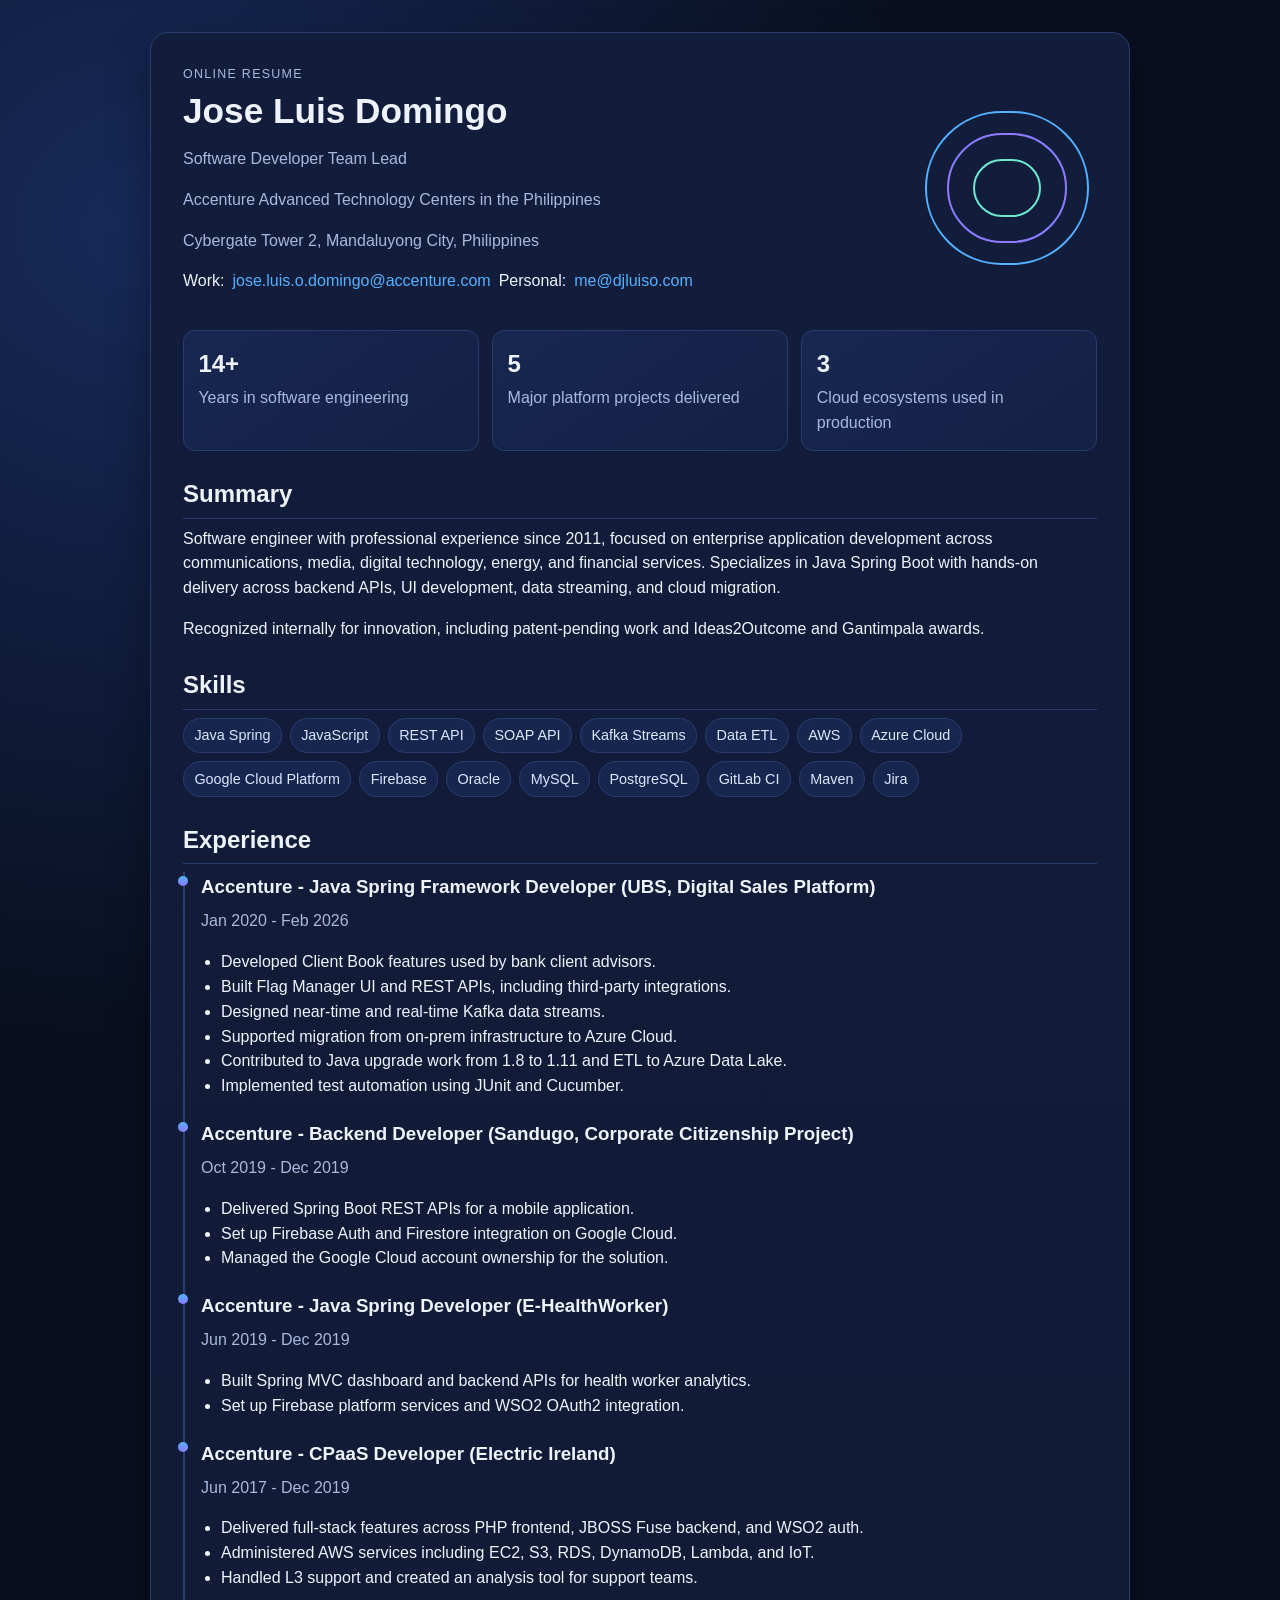
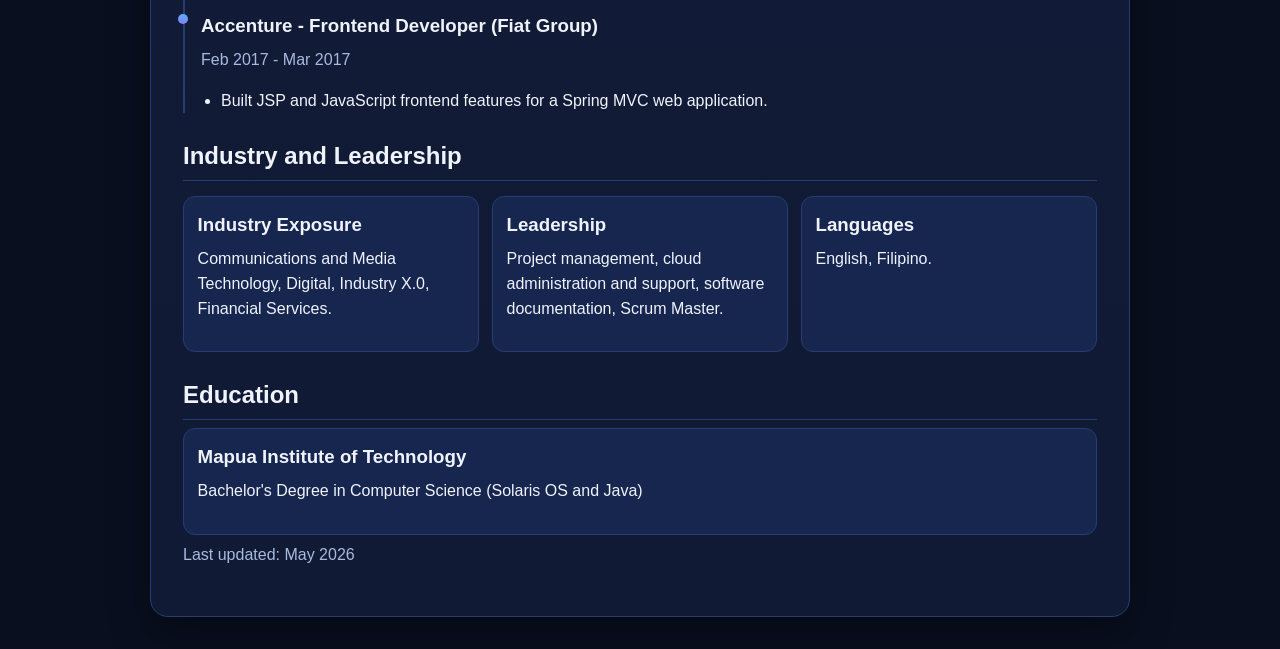
==== commit 2ea889c0: "initial commit" ====
--- a/index.html
+++ b/index.html
@@ -18,7 +18,8 @@
         <p class="meta">Accenture Advanced Technology Centers in the Philippines</p>
         <p class="meta">Cybergate Tower 2, Mandaluyong City, Philippines</p>
         <p class="contact">
-          <a href="mailto:jose.luis.o.domingo@accenture.com">jose.luis.o.domingo@accenture.com</a>
+          Work: <a href="mailto:jose.luis.o.domingo@accenture.com">jose.luis.o.domingo@accenture.com</a>
+          Personal: <a href="mailto:me@djluiso.com">me@djluiso.com</a>
         </p>
       </div>
       <div class="hero-visual" aria-hidden="true">
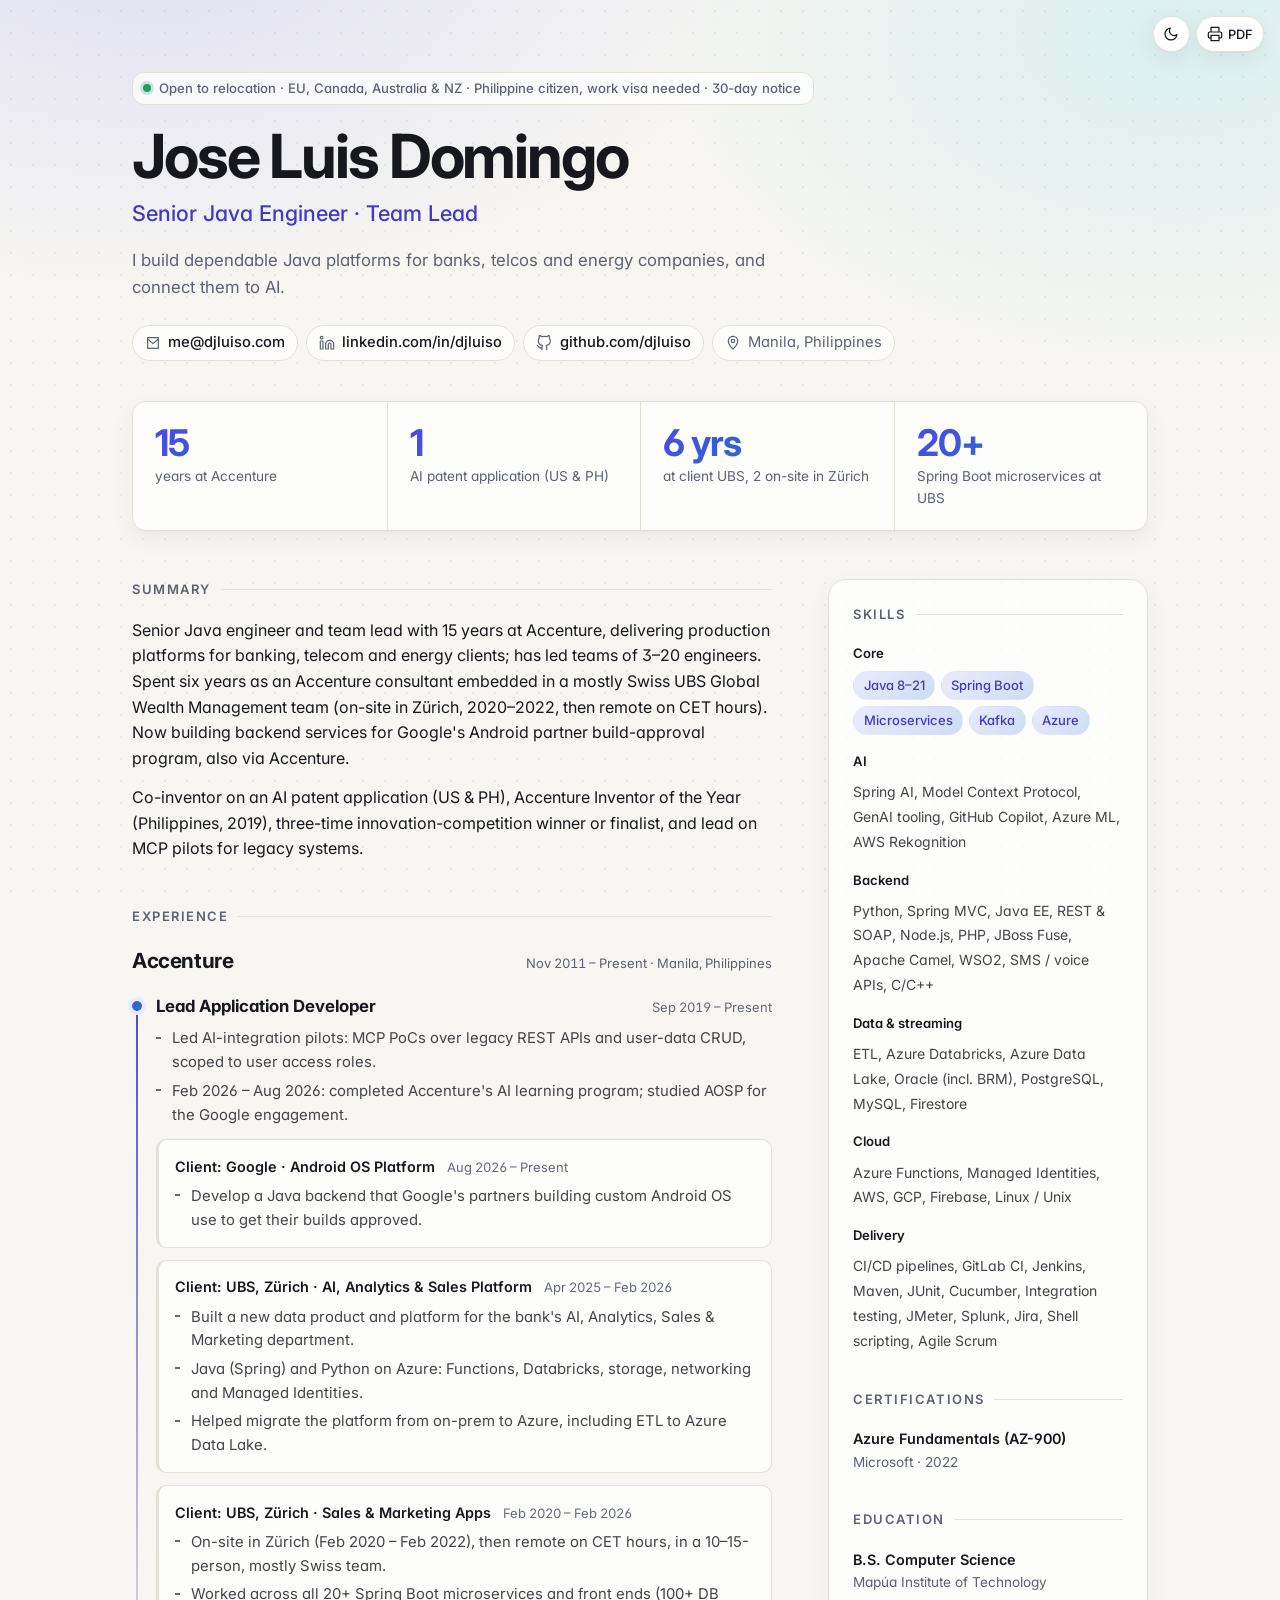
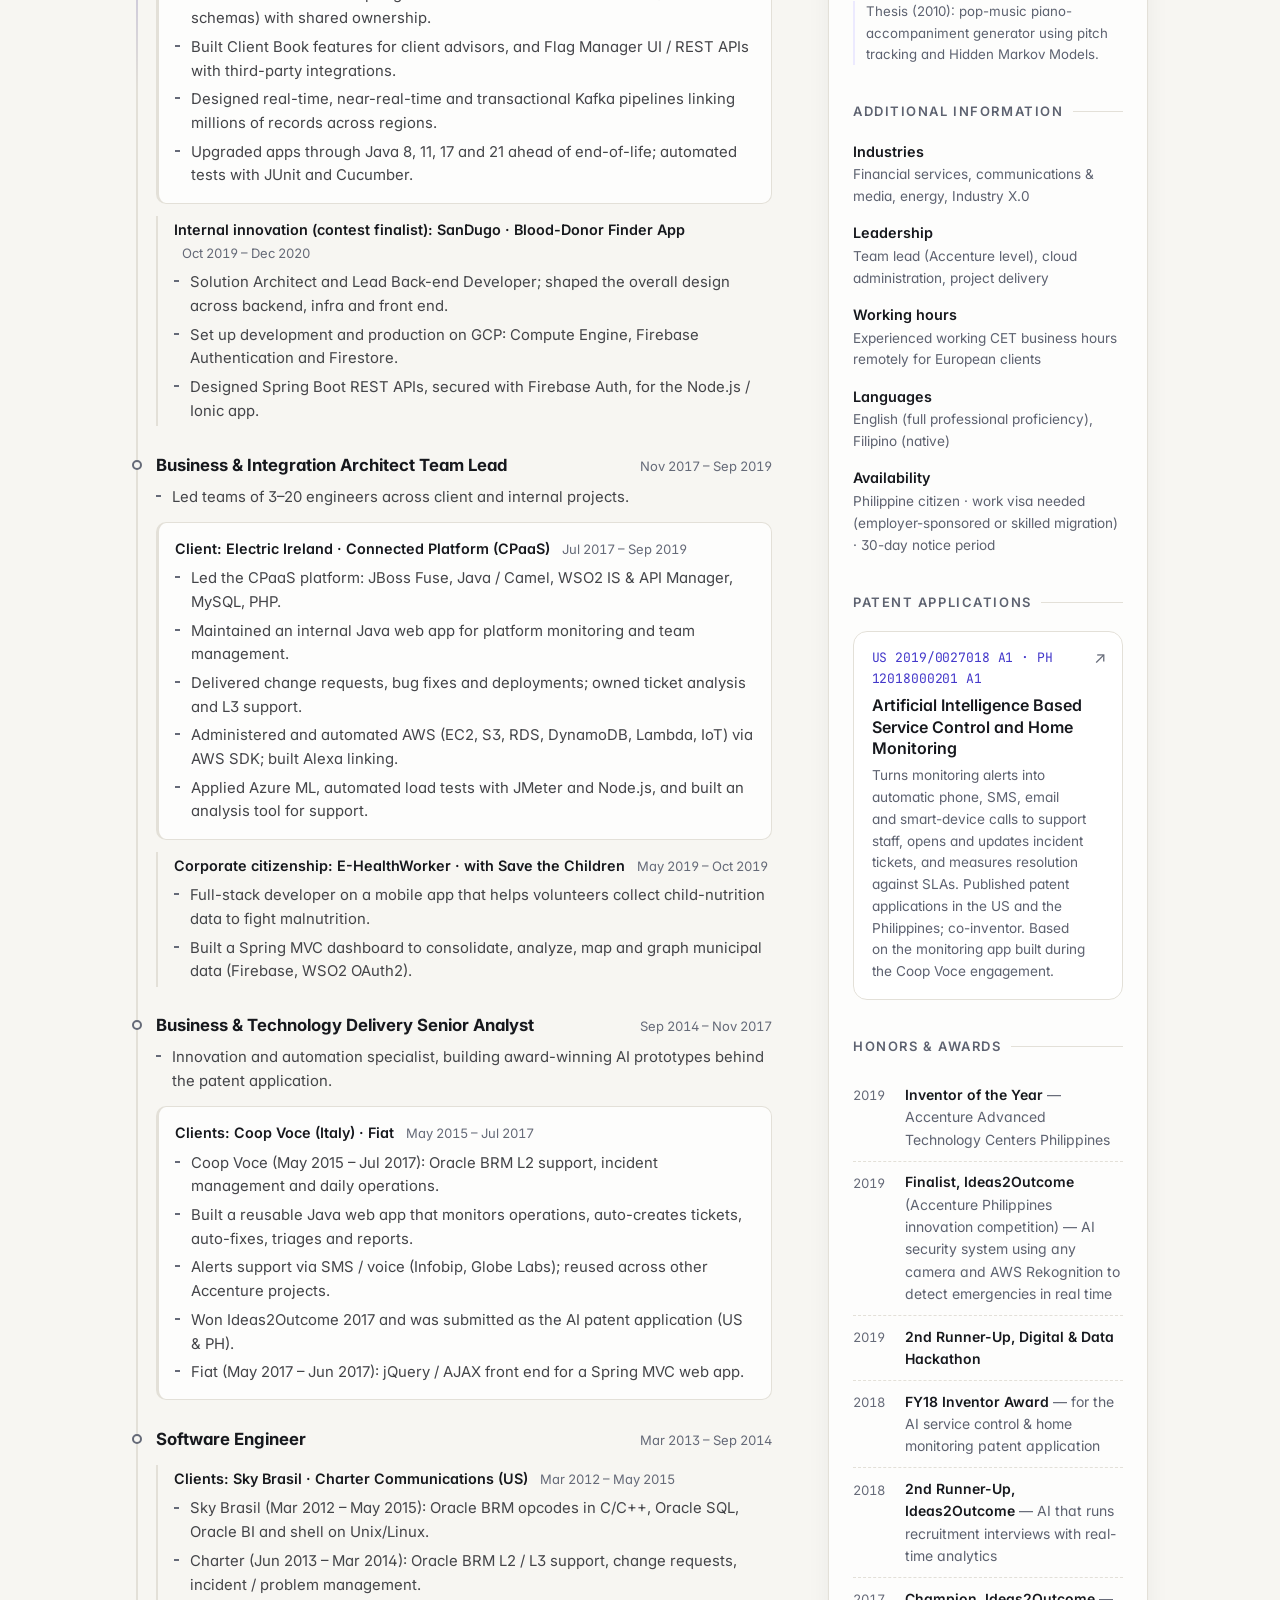
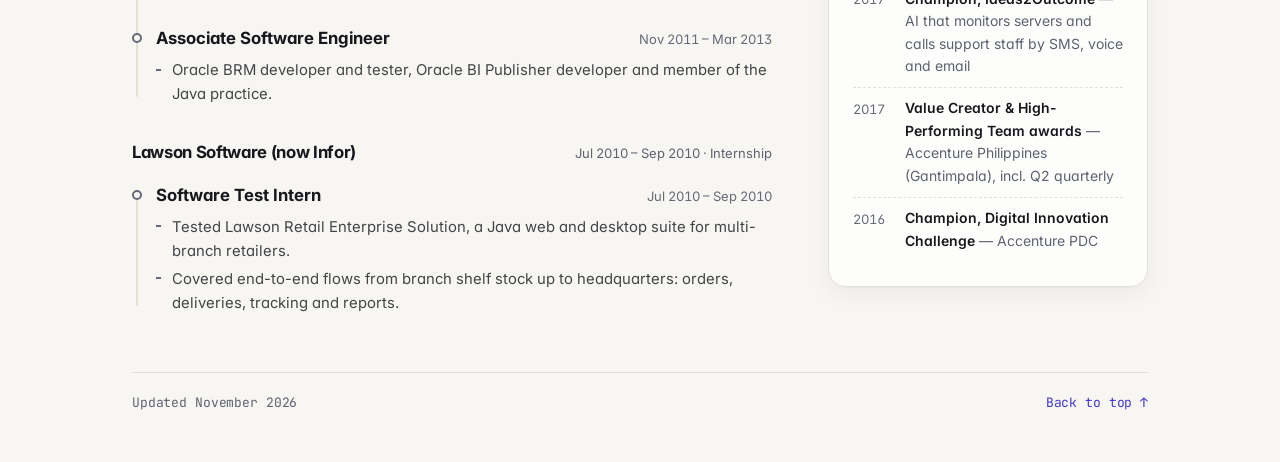
==== commit e50823f7: "Modernize online resume and add ATS-friendly PDF print - Redesign the page: light/dark themes, respo" ====
--- a/index.html
+++ b/index.html
@@ -3,162 +3,363 @@
 <head>
   <meta charset="UTF-8" />
   <meta name="viewport" content="width=device-width, initial-scale=1.0" />
-  <meta name="description" content="Online resume for Jose Luis" />
-  <title>Jose Luis | Resume</title>
+  <meta name="description" content="Jose Luis Domingo — Senior Java Engineer and Team Lead at Accenture. 15 years building Java / Spring Boot systems for global banking, telco and tech clients. Co-inventor on an AI patent application (US &amp; PH)." />
+  <meta name="theme-color" content="#0b0d12" media="(prefers-color-scheme: dark)" />
+  <meta name="theme-color" content="#f7f6f2" media="(prefers-color-scheme: light)" />
+  <meta property="og:title" content="Jose Luis Domingo | Resume" />
+  <meta property="og:description" content="Senior Java Engineer · Java · Spring Boot · Spring AI · Azure / AWS / GCP · AI patent co-inventor" />
+  <meta property="og:type" content="profile" />
+  <title>Jose Luis Domingo | Resume</title>
+  <link rel="preconnect" href="https://fonts.googleapis.com" />
+  <link rel="preconnect" href="https://fonts.gstatic.com" crossorigin />
+  <link href="https://fonts.googleapis.com/css2?family=Inter:wght@400;500;600;700&family=JetBrains+Mono:wght@400;500&display=swap" rel="stylesheet" />
   <link rel="stylesheet" href="styles.css" />
+  <script>
+    (function () {
+      try {
+        var t = localStorage.getItem('theme');
+        if (t) document.documentElement.setAttribute('data-theme', t);
+      } catch (e) {}
+    })();
+  </script>
 </head>
 <body>
   <a class="skip-link" href="#content">Skip to content</a>
-  <main class="container" id="content">
-    <header class="hero" aria-label="Profile">
-      <div class="hero-copy">
-        <p class="kicker">Online Resume</p>
+
+  <div class="toolbar" role="toolbar" aria-label="Page actions">
+    <button class="tool-btn" id="theme-toggle" type="button" aria-label="Toggle dark mode">
+      <svg class="icon icon-moon" viewBox="0 0 24 24" aria-hidden="true"><path d="M21 12.8A9 9 0 1 1 11.2 3a7 7 0 0 0 9.8 9.8z"/></svg>
+      <svg class="icon icon-sun" viewBox="0 0 24 24" aria-hidden="true"><circle cx="12" cy="12" r="4"/><path d="M12 2v2M12 20v2M4.9 4.9l1.4 1.4M17.7 17.7l1.4 1.4M2 12h2M20 12h2M4.9 19.1l1.4-1.4M17.7 6.3l1.4-1.4"/></svg>
+    </button>
+    <button class="tool-btn" id="print-btn" type="button" aria-label="Print or save as PDF">
+      <svg class="icon" viewBox="0 0 24 24" aria-hidden="true"><path d="M6 9V2h12v7M6 18H4a2 2 0 0 1-2-2v-5a2 2 0 0 1 2-2h16a2 2 0 0 1 2 2v5a2 2 0 0 1-2 2h-2"/><rect x="6" y="14" width="12" height="8"/></svg>
+      <span>PDF</span>
+    </button>
+  </div>
+
+  <main class="page" id="content">
+    <header class="hero">
+      <p class="eyebrow"><span class="status-dot" aria-hidden="true"></span>Open to relocation · EU, Canada, Australia &amp; NZ · Philippine citizen, work visa needed · 30-day notice</p>
+      <div class="hero-name">
         <h1>Jose Luis Domingo</h1>
-        <p class="headline">Software Developer Team Lead</p>
-        <p class="meta">Accenture Advanced Technology Centers in the Philippines</p>
-        <p class="meta">Cybergate Tower 2, Mandaluyong City, Philippines</p>
-        <p class="contact">
-          Work: <a href="mailto:jose.luis.o.domingo@accenture.com">jose.luis.o.domingo@accenture.com</a>
-          Personal: <a href="mailto:me@djluiso.com">me@djluiso.com</a>
-        </p>
+        <p class="role">Senior Java Engineer · Team Lead</p>
       </div>
-      <div class="hero-visual" aria-hidden="true">
-        <div class="ring ring-a"></div>
-        <div class="ring ring-b"></div>
-        <div class="ring ring-c"></div>
+      <p class="tagline">
+        I build dependable Java platforms for banks, telcos and energy companies, and connect them to AI.
+      </p>
+      <ul class="contact" aria-label="Contact">
+        <li>
+          <svg class="icon" viewBox="0 0 24 24" aria-hidden="true"><path d="M4 4h16v16H4z"/><path d="m4 6 8 7 8-7"/></svg>
+          <a href="mailto:me@djluiso.com">me@djluiso.com</a>
+        </li>
+        <li>
+          <svg class="icon" viewBox="0 0 24 24" aria-hidden="true"><path d="M16 8a6 6 0 0 1 6 6v7h-4v-7a2 2 0 0 0-4 0v7h-4v-7a6 6 0 0 1 6-6zM2 9h4v12H2z"/><circle cx="4" cy="4" r="2"/></svg>
+          <a href="https://www.linkedin.com/in/djluiso/">linkedin.com/in/djluiso</a>
+        </li>
+        <li>
+          <svg class="icon" viewBox="0 0 24 24" aria-hidden="true"><path d="M9 19c-5 1.5-5-2.5-7-3m14 6v-3.9a3.4 3.4 0 0 0-.9-2.6c3.1-.3 6.4-1.5 6.4-7A5.4 5.4 0 0 0 20 4.8 5 5 0 0 0 19.9 1S18.7.6 16 2.5a13.4 13.4 0 0 0-7 0C6.3.6 5.1 1 5.1 1A5 5 0 0 0 5 4.8a5.4 5.4 0 0 0-1.5 3.7c0 5.4 3.3 6.6 6.4 7A3.4 3.4 0 0 0 9 18v4"/></svg>
+          <a href="https://github.com/djluiso">github.com/djluiso</a>
+        </li>
+        <li>
+          <svg class="icon" viewBox="0 0 24 24" aria-hidden="true"><path d="M12 21s-7-6.2-7-12a7 7 0 0 1 14 0c0 5.8-7 12-7 12z"/><circle cx="12" cy="9" r="2.5"/></svg>
+          <span>Manila, Philippines</span>
+        </li>
+      </ul>
+      <p class="relocation">Open to relocation: EU, Canada, Australia &amp; NZ · Philippine citizen, work visa needed · 30-day notice</p>
+    </header>
+
+    <section class="stats" aria-label="Highlights">
+      <div class="stat"><span class="stat-num">15</span><span class="stat-label">years at Accenture</span></div>
+      <div class="stat"><span class="stat-num">1</span><span class="stat-label">AI patent application (US &amp; PH)</span></div>
+      <div class="stat"><span class="stat-num">6 yrs</span><span class="stat-label">at client UBS, 2 on-site in Zürich</span></div>
+      <div class="stat"><span class="stat-num">20+</span><span class="stat-label">Spring Boot microservices at UBS</span></div>
+    </section>
+
+    <div class="layout">
+      <div class="main-col">
+        <section id="s-summary" aria-labelledby="h-about">
+          <h2 id="h-about"><span class="num">01</span>Summary</h2>
+          <p>
+            Senior Java engineer and team lead with 15 years at Accenture, delivering production platforms for banking,
+            telecom and energy clients; has led teams of 3–20 engineers. Spent six years as an Accenture consultant embedded
+            in a mostly Swiss UBS Global Wealth Management team (on-site in Zürich, 2020–2022, then remote on CET hours).
+            Now building backend services for Google's Android partner build-approval program, also via Accenture.
+          </p>
+          <p>
+            Co-inventor on an AI patent application (US &amp; PH), Accenture Inventor of the Year (Philippines, 2019),
+            three-time innovation-competition winner or finalist, and lead on MCP pilots for legacy systems.
+          </p>
+        </section>
+
+        <section id="s-experience" aria-labelledby="h-exp">
+          <h2 id="h-exp"><span class="num">02</span>Experience</h2>
+
+          <div class="company">
+            <div class="company-head">
+              <h3>Accenture</h3>
+              <span class="mono muted">Nov 2011 – Present · Manila, Philippines</span>
+            </div>
+
+            <ol class="roles">
+              <li class="role-item">
+                <div class="role-head">
+                  <h4>Lead Application Developer</h4>
+                  <span class="dates">Sep 2019 – Present</span>
+                </div>
+                <ul>
+                  <li>Led AI-integration pilots: MCP PoCs over legacy REST APIs and user-data CRUD, scoped to user access roles.</li>
+                  <li>Feb 2026 – Aug 2026: completed Accenture's AI learning program; studied AOSP for the Google engagement.</li>
+                </ul>
+
+                <div class="project">
+                  <p class="project-name">Client: Google · Android OS Platform <span class="dates-inline">Aug 2026 – Present</span></p>
+                  <ul>
+                    <li>Develop a Java backend that Google's partners building custom Android OS use to get their builds approved.</li>
+                  </ul>
+                </div>
+
+                <div class="project">
+                  <p class="project-name">Client: UBS, Zürich · AI, Analytics &amp; Sales Platform <span class="dates-inline">Apr 2025 – Feb 2026</span></p>
+                  <ul>
+                    <li>Built a new data product and platform for the bank's AI, Analytics, Sales &amp; Marketing department.</li>
+                    <li>Java (Spring) and Python on Azure: Functions, Databricks, storage, networking and Managed Identities.</li>
+                    <li>Helped migrate the platform from on-prem to Azure, including ETL to Azure Data Lake.</li>
+                  </ul>
+                </div>
+
+                <div class="project">
+                  <p class="project-name">Client: UBS, Zürich · Sales &amp; Marketing Apps <span class="dates-inline">Feb 2020 – Feb 2026</span></p>
+                  <ul>
+                    <li>On-site in Zürich (Feb 2020 – Feb 2022), then remote on CET hours, in a 10–15-person, mostly Swiss team.</li>
+                    <li>Worked across all 20+ Spring Boot microservices and front ends (100+ DB schemas) with shared ownership.</li>
+                    <li>Built Client Book features for client advisors, and Flag Manager UI / REST APIs with third-party integrations.</li>
+                    <li>Designed real-time, near-real-time and transactional Kafka pipelines linking millions of records across regions.</li>
+                    <li>Upgraded apps through Java 8, 11, 17 and 21 ahead of end-of-life; automated tests with JUnit and Cucumber.</li>
+                  </ul>
+                </div>
+
+                <div class="project minor">
+                  <p class="project-name">Internal innovation (contest finalist): SanDugo · Blood-Donor Finder App <span class="dates-inline">Oct 2019 – Dec 2020</span></p>
+                  <ul>
+                    <li>Solution Architect and Lead Back-end Developer; shaped the overall design across backend, infra and front end.</li>
+                    <li>Set up development and production on GCP: Compute Engine, Firebase Authentication and Firestore.</li>
+                    <li>Designed Spring Boot REST APIs, secured with Firebase Auth, for the Node.js / Ionic app.</li>
+                  </ul>
+                </div>
+              </li>
+
+              <li class="role-item">
+                <div class="role-head">
+                  <h4>Business &amp; Integration Architect Team Lead</h4>
+                  <span class="dates">Nov 2017 – Sep 2019</span>
+                </div>
+                <ul>
+                  <li>Led teams of 3–20 engineers across client and internal projects.</li>
+                </ul>
+
+                <div class="project">
+                  <p class="project-name">Client: Electric Ireland · Connected Platform (CPaaS) <span class="dates-inline">Jul 2017 – Sep 2019</span></p>
+                  <ul>
+                    <li>Led the CPaaS platform: JBoss Fuse, Java / Camel, WSO2 IS &amp; API Manager, MySQL, PHP.</li>
+                    <li>Maintained an internal Java web app for platform monitoring and team management.</li>
+                    <li>Delivered change requests, bug fixes and deployments; owned ticket analysis and L3 support.</li>
+                    <li>Administered and automated AWS (EC2, S3, RDS, DynamoDB, Lambda, IoT) via AWS SDK; built Alexa linking.</li>
+                    <li>Applied Azure ML, automated load tests with JMeter and Node.js, and built an analysis tool for support.</li>
+                  </ul>
+                </div>
+
+                <div class="project minor">
+                  <p class="project-name">Corporate citizenship: E-HealthWorker · with Save the Children <span class="dates-inline">May 2019 – Oct 2019</span></p>
+                  <ul>
+                    <li>Full-stack developer on a mobile app that helps volunteers collect child-nutrition data to fight malnutrition.</li>
+                    <li>Built a Spring MVC dashboard to consolidate, analyze, map and graph municipal data (Firebase, WSO2 OAuth2).</li>
+                  </ul>
+                </div>
+              </li>
+
+              <li class="role-item">
+                <div class="role-head">
+                  <h4>Business &amp; Technology Delivery Senior Analyst</h4>
+                  <span class="dates">Sep 2014 – Nov 2017</span>
+                </div>
+                <ul>
+                  <li>Innovation and automation specialist, building award-winning AI prototypes behind the patent application.</li>
+                </ul>
+
+                <div class="project">
+                  <p class="project-name">Clients: Coop Voce (Italy) · Fiat <span class="dates-inline">May 2015 – Jul 2017</span></p>
+                  <ul>
+                    <li>Coop Voce (May 2015 – Jul 2017): Oracle BRM L2 support, incident management and daily operations.</li>
+                    <li>Built a reusable Java web app that monitors operations, auto-creates tickets, auto-fixes, triages and reports.</li>
+                    <li>Alerts support via SMS / voice (Infobip, Globe Labs); reused across other Accenture projects.</li>
+                    <li>Won Ideas2Outcome 2017 and was submitted as the AI patent application (US &amp; PH).</li>
+                    <li>Fiat (May 2017 – Jun 2017): jQuery / AJAX front end for a Spring MVC web app.</li>
+                  </ul>
+                </div>
+              </li>
+
+              <li class="role-item">
+                <div class="role-head">
+                  <h4>Software Engineer</h4>
+                  <span class="dates">Mar 2013 – Sep 2014</span>
+                </div>
+
+                <div class="project minor">
+                  <p class="project-name">Clients: Sky Brasil · Charter Communications (US) <span class="dates-inline">Mar 2012 – May 2015</span></p>
+                  <ul>
+                    <li>Sky Brasil (Mar 2012 – May 2015): Oracle BRM opcodes in C/C++, Oracle SQL, Oracle BI and shell on Unix/Linux.</li>
+                    <li>Charter (Jun 2013 – Mar 2014): Oracle BRM L2 / L3 support, change requests, incident / problem management.</li>
+                  </ul>
+                </div>
+              </li>
+
+              <li class="role-item">
+                <div class="role-head">
+                  <h4>Associate Software Engineer</h4>
+                  <span class="dates">Nov 2011 – Mar 2013</span>
+                </div>
+                <ul>
+                  <li>Oracle BRM developer and tester, Oracle BI Publisher developer and member of the Java practice.</li>
+                </ul>
+              </li>
+            </ol>
+          </div>
+
+          <div class="company company-small">
+            <div class="company-head">
+              <h3>Lawson Software (now Infor)</h3>
+              <span class="mono muted">Jul 2010 – Sep 2010 · Internship</span>
+            </div>
+            <ol class="roles">
+              <li class="role-item">
+                <div class="role-head">
+                  <h4>Software Test Intern</h4>
+                  <span class="dates">Jul 2010 – Sep 2010</span>
+                </div>
+                <ul>
+                  <li>Tested Lawson Retail Enterprise Solution, a Java web and desktop suite for multi-branch retailers.</li>
+                  <li>Covered end-to-end flows from branch shelf stock up to headquarters: orders, deliveries, tracking and reports.</li>
+                </ul>
+              </li>
+            </ol>
+          </div>
+        </section>
+
       </div>
-    </header>
-
-    <section class="stats" aria-label="Highlights">
-      <article class="stat-card">
-        <p class="stat-number">14+</p>
-        <p class="stat-label">Years in software engineering</p>
-      </article>
-      <article class="stat-card">
-        <p class="stat-number">5</p>
-        <p class="stat-label">Major platform projects delivered</p>
-      </article>
-      <article class="stat-card">
-        <p class="stat-number">3</p>
-        <p class="stat-label">Cloud ecosystems used in production</p>
-      </article>
-    </section>
-
-    <section>
-      <h2>Summary</h2>
-      <p>
-        Software engineer with professional experience since 2011, focused on enterprise application development
-        across communications, media, digital technology, energy, and financial services. Specializes in Java
-        Spring Boot with hands-on delivery across backend APIs, UI development, data streaming, and cloud migration.
-      </p>
-      <p>
-        Recognized internally for innovation, including patent-pending work and Ideas2Outcome and Gantimpala awards.
-      </p>
-    </section>
-
-    <section>
-      <h2>Skills</h2>
-      <div class="chip-group" aria-label="Technical skills">
-        <span class="chip">Java Spring</span>
-        <span class="chip">JavaScript</span>
-        <span class="chip">REST API</span>
-        <span class="chip">SOAP API</span>
-        <span class="chip">Kafka Streams</span>
-        <span class="chip">Data ETL</span>
-        <span class="chip">AWS</span>
-        <span class="chip">Azure Cloud</span>
-        <span class="chip">Google Cloud Platform</span>
-        <span class="chip">Firebase</span>
-        <span class="chip">Oracle</span>
-        <span class="chip">MySQL</span>
-        <span class="chip">PostgreSQL</span>
-        <span class="chip">GitLab CI</span>
-        <span class="chip">Maven</span>
-        <span class="chip">Jira</span>
-      </div>
-    </section>
-
-    <section>
-      <h2>Experience</h2>
-      <div class="timeline">
-        <article class="timeline-item">
-          <h3>Accenture - Java Spring Framework Developer (UBS, Digital Sales Platform)</h3>
-          <p class="meta">Jan 2020 - Feb 2026</p>
-          <ul>
-            <li>Developed Client Book features used by bank client advisors.</li>
-            <li>Built Flag Manager UI and REST APIs, including third-party integrations.</li>
-            <li>Designed near-time and real-time Kafka data streams.</li>
-            <li>Supported migration from on-prem infrastructure to Azure Cloud.</li>
-            <li>Contributed to Java upgrade work from 1.8 to 1.11 and ETL to Azure Data Lake.</li>
-            <li>Implemented test automation using JUnit and Cucumber.</li>
+
+      <aside class="side-col">
+        <section id="s-skills" aria-labelledby="h-skills">
+          <h2 id="h-skills">Skills</h2>
+          <div class="skill-group core">
+            <h3>Core</h3>
+            <ul class="chips"><li class="chip chip-accent">Java 8–21</li><li class="chip chip-accent">Spring Boot</li><li class="chip chip-accent">Microservices</li><li class="chip chip-accent">Kafka</li><li class="chip chip-accent">Azure</li></ul>
+          </div>
+          <p class="more-skills">More skills</p>
+          <div class="skill-group">
+            <h3>AI</h3>
+            <ul class="chips"><li class="chip">Spring AI</li><li class="chip">Model Context Protocol</li><li class="chip">GenAI tooling</li><li class="chip">GitHub Copilot</li><li class="chip">Azure ML</li><li class="chip">AWS Rekognition</li></ul>
+          </div>
+          <div class="skill-group">
+            <h3>Backend</h3>
+            <ul class="chips"><li class="chip">Python</li><li class="chip">Spring MVC</li><li class="chip">Java EE</li><li class="chip">REST &amp; SOAP</li><li class="chip">Node.js</li><li class="chip">PHP</li><li class="chip">JBoss Fuse</li><li class="chip">Apache Camel</li><li class="chip">WSO2</li><li class="chip">SMS / voice APIs</li><li class="chip">C/C++</li></ul>
+          </div>
+          <div class="skill-group">
+            <h3>Data &amp; streaming</h3>
+            <ul class="chips"><li class="chip">ETL</li><li class="chip">Azure Databricks</li><li class="chip">Azure Data Lake</li><li class="chip">Oracle (incl. BRM)</li><li class="chip">PostgreSQL</li><li class="chip">MySQL</li><li class="chip">Firestore</li></ul>
+          </div>
+          <div class="skill-group">
+            <h3>Cloud</h3>
+            <ul class="chips"><li class="chip">Azure Functions</li><li class="chip">Managed Identities</li><li class="chip">AWS</li><li class="chip">GCP</li><li class="chip">Firebase</li><li class="chip">Linux / Unix</li></ul>
+          </div>
+          <div class="skill-group">
+            <h3>Delivery</h3>
+            <ul class="chips"><li class="chip">CI/CD pipelines</li><li class="chip">GitLab CI</li><li class="chip">Jenkins</li><li class="chip">Maven</li><li class="chip">JUnit</li><li class="chip">Cucumber</li><li class="chip">Integration testing</li><li class="chip">JMeter</li><li class="chip">Splunk</li><li class="chip">Jira</li><li class="chip">Shell scripting</li><li class="chip">Agile Scrum</li></ul>
+          </div>
+        </section>
+
+        <section id="s-certifications" aria-labelledby="h-certs">
+          <h2 id="h-certs">Certifications</h2>
+          <ul class="side-list">
+            <li><strong>Azure Fundamentals (AZ-900)</strong><span class="muted">Microsoft · 2022</span></li>
           </ul>
-        </article>
-        <article class="timeline-item">
-          <h3>Accenture - Backend Developer (Sandugo, Corporate Citizenship Project)</h3>
-          <p class="meta">Oct 2019 - Dec 2019</p>
-          <ul>
-            <li>Delivered Spring Boot REST APIs for a mobile application.</li>
-            <li>Set up Firebase Auth and Firestore integration on Google Cloud.</li>
-            <li>Managed the Google Cloud account ownership for the solution.</li>
+        </section>
+
+        <section id="s-education" aria-labelledby="h-edu">
+          <h2 id="h-edu">Education</h2>
+          <ul class="side-list">
+            <li>
+              <strong>B.S. Computer Science</strong>
+              <span class="muted">Mapúa Institute of Technology</span>
+              <span class="note">Thesis (2010): pop-music piano-accompaniment generator using pitch tracking and Hidden Markov Models.</span>
+            </li>
           </ul>
-        </article>
-        <article class="timeline-item">
-          <h3>Accenture - Java Spring Developer (E-HealthWorker)</h3>
-          <p class="meta">Jun 2019 - Dec 2019</p>
-          <ul>
-            <li>Built Spring MVC dashboard and backend APIs for health worker analytics.</li>
-            <li>Set up Firebase platform services and WSO2 OAuth2 integration.</li>
+        </section>
+
+        <section id="s-additional" aria-labelledby="h-more">
+          <h2 id="h-more">Additional Information</h2>
+          <ul class="side-list">
+            <li class="print-hide"><strong>Industries</strong><span class="muted">Financial services, communications &amp; media, energy, Industry X.0</span></li>
+            <li class="print-hide"><strong>Leadership</strong><span class="muted">Team lead (Accenture level), cloud administration, project delivery</span></li>
+            <li><strong>Working hours</strong><span class="muted">Experienced working CET business hours remotely for European clients</span></li>
+            <li><strong>Languages</strong><span class="muted">English (full professional proficiency), Filipino (native)</span></li>
+            <li class="print-hide"><strong>Availability</strong><span class="muted">Philippine citizen · work visa needed (employer-sponsored or skilled migration) · 30-day notice period</span></li>
           </ul>
-        </article>
-        <article class="timeline-item">
-          <h3>Accenture - CPaaS Developer (Electric Ireland)</h3>
-          <p class="meta">Jun 2017 - Dec 2019</p>
-          <ul>
-            <li>Delivered full-stack features across PHP frontend, JBOSS Fuse backend, and WSO2 auth.</li>
-            <li>Administered AWS services including EC2, S3, RDS, DynamoDB, Lambda, and IoT.</li>
-            <li>Handled L3 support and created an analysis tool for support teams.</li>
+        </section>
+
+        <section id="s-patents" aria-labelledby="h-patents">
+          <h2 id="h-patents"><span class="num">03</span>Patent Applications</h2>
+          <div class="card-list single">
+            <a class="card card-link" href="https://patents.google.com/patent/US20190027018A1/en">
+              <span class="card-kicker mono">US 2019/0027018 A1 · PH 12018000201 A1</span>
+              <span class="card-title">Artificial Intelligence Based Service Control and Home Monitoring</span>
+              <span class="card-body">Turns monitoring alerts into automatic phone, SMS, email and smart-device calls to support staff, opens and updates incident tickets, and measures resolution against SLAs. Published patent applications in the US and the Philippines; co-inventor. Based on the monitoring app built during the Coop Voce engagement.</span>
+            </a>
+          </div>
+        </section>
+
+        <section id="s-awards" aria-labelledby="h-awards">
+          <h2 id="h-awards"><span class="num">04</span>Honors &amp; Awards</h2>
+          <ul class="awards">
+            <li><span class="year">2019</span><span><strong>Inventor of the Year</strong> — Accenture Advanced Technology Centers Philippines</span></li>
+            <li><span class="year">2019</span><span><strong>Finalist, Ideas2Outcome</strong> (Accenture Philippines innovation competition) — AI security system using any camera and AWS Rekognition to detect emergencies in real time</span></li>
+            <li class="print-hide"><span class="year">2019</span><span><strong>2nd Runner-Up, Digital &amp; Data Hackathon</strong></span></li>
+            <li><span class="year">2018</span><span><strong>FY18 Inventor Award</strong> — for the AI service control &amp; home monitoring patent application</span></li>
+            <li><span class="year">2018</span><span><strong>2nd Runner-Up, Ideas2Outcome</strong> — AI that runs recruitment interviews with real-time analytics</span></li>
+            <li><span class="year">2017</span><span><strong>Champion, Ideas2Outcome</strong> — AI that monitors servers and calls support staff by SMS, voice and email</span></li>
+            <li class="print-hide"><span class="year">2017</span><span><strong>Value Creator &amp; High-Performing Team awards</strong> — Accenture Philippines (Gantimpala), incl. Q2 quarterly</span></li>
+            <li class="print-hide"><span class="year">2016</span><span><strong>Champion, Digital Innovation Challenge</strong> — Accenture PDC</span></li>
           </ul>
-        </article>
-        <article class="timeline-item">
-          <h3>Accenture - Frontend Developer (Fiat Group)</h3>
-          <p class="meta">Feb 2017 - Mar 2017</p>
-          <ul>
-            <li>Built JSP and JavaScript frontend features for a Spring MVC web application.</li>
-          </ul>
-        </article>
-      </div>
-    </section>
-
-    <section>
-      <h2>Industry and Leadership</h2>
-      <div class="grid-cards">
-        <article class="info-card">
-          <h3>Industry Exposure</h3>
-          <p>Communications and Media Technology, Digital, Industry X.0, Financial Services.</p>
-        </article>
-        <article class="info-card">
-          <h3>Leadership</h3>
-          <p>Project management, cloud administration and support, software documentation, Scrum Master.</p>
-        </article>
-        <article class="info-card">
-          <h3>Languages</h3>
-          <p>English, Filipino.</p>
-        </article>
-      </div>
-    </section>
-
-    <section>
-      <h2>Education</h2>
-      <article class="info-card">
-        <h3>Mapua Institute of Technology</h3>
-        <p>Bachelor's Degree in Computer Science (Solaris OS and Java)</p>
-      </article>
-    </section>
-
-    <footer>
-      <p class="meta">Last updated: May 2026</p>
+        </section>
+      </aside>
+    </div>
+
+    <footer class="footer">
+      <span class="mono muted">Updated November 2026</span>
+      <a href="#content" class="mono">Back to top ↑</a>
     </footer>
   </main>
+
+  <script>
+    (function () {
+      var root = document.documentElement;
+      var toggle = document.getElementById('theme-toggle');
+      function isDark() {
+        return (root.getAttribute('data-theme') ||
+          (window.matchMedia('(prefers-color-scheme: dark)').matches ? 'dark' : 'light')) === 'dark';
+      }
+      toggle.setAttribute('aria-pressed', String(isDark()));
+      toggle.addEventListener('click', function () {
+        var current = root.getAttribute('data-theme') ||
+          (window.matchMedia('(prefers-color-scheme: dark)').matches ? 'dark' : 'light');
+        var next = current === 'dark' ? 'light' : 'dark';
+        root.classList.add('theme-switching');
+        root.setAttribute('data-theme', next);
+        requestAnimationFrame(function () { requestAnimationFrame(function () { root.classList.remove('theme-switching'); }); });
+        toggle.setAttribute('aria-pressed', String(next === 'dark'));
+        try { localStorage.setItem('theme', next); } catch (e) {}
+      });
+      document.getElementById('print-btn').addEventListener('click', function () { window.print(); });
+    })();
+  </script>
 </body>
 </html>
-
--- a/styles.css
+++ b/styles.css
@@ -1,252 +1,1386 @@
+/* =========================================================================
+   Jose Luis Domingo — online resume
+   1. Tokens          4. Screen-only decoration
+   2. Base            5. Responsive (screen)
+   3. Components      6. Print / PDF (ATS-friendly)
+   ========================================================================= */
+
+/* ---------- 1. Tokens ---------- */
 :root {
-  --bg: #090f1f;
-  --bg-soft: #111a34;
-  --card: #121d3c;
-  --card-soft: #182750;
-  --text: #eff3ff;
-  --muted: #a9b9de;
-  --accent: #53b1ff;
-  --accent-2: #8c7bff;
-  --border: #2a3c6f;
-}
-
-* {
+  --bg: #f7f6f2;
+  --surface: #ffffff;
+  --text: #16181d;
+  --muted: #5d6270;
+  --faint: #656a78;
+  --border: #e3e0d8;
+  --accent: #4f46e5;
+  --accent-2: #0891b2;
+  --accent-soft: #eceafe;
+  --accent-text: #4338ca;
+  --glow-1: rgba(99, 102, 241, 0.16);
+  --glow-2: rgba(6, 182, 212, 0.12);
+  --glass: rgba(255, 255, 255, 0.72);
+  --dot: rgba(22, 24, 29, 0.06);
+  --ok: #1f9d6b;
+  --shadow: 0 1px 2px rgba(20, 20, 30, 0.04), 0 8px 24px rgba(20, 20, 30, 0.05);
+
+  --font: "Inter", ui-sans-serif, system-ui, -apple-system, "Segoe UI", Roboto, sans-serif;
+  --mono: "JetBrains Mono", ui-monospace, "SFMono-Regular", Consolas, monospace;
+  --radius: 14px;
+  --section-gap: 2.75rem;
+  color-scheme: light;
+}
+
+@media (prefers-color-scheme: dark) {
+  :root:not([data-theme="light"]) {
+    --bg: #0b0d12;
+    --surface: #12151c;
+    --text: #e9ebf0;
+    --muted: #a0a6b4;
+    --faint: #8b92a3;
+    --border: #252a35;
+    --accent: #8b8cff;
+    --accent-2: #22d3ee;
+    --accent-soft: #1e1f45;
+    --accent-text: #b4b5ff;
+    --glow-1: rgba(99, 102, 241, 0.22);
+    --glow-2: rgba(34, 211, 238, 0.12);
+    --glass: rgba(18, 21, 28, 0.66);
+    --dot: rgba(255, 255, 255, 0.045);
+    --ok: #3fd39a;
+    --shadow: 0 1px 2px rgba(0, 0, 0, 0.3), 0 8px 24px rgba(0, 0, 0, 0.25);
+    color-scheme: dark;
+  }
+}
+
+:root[data-theme="dark"] {
+  --bg: #0b0d12;
+  --surface: #12151c;
+  --text: #e9ebf0;
+  --muted: #a0a6b4;
+  --faint: #8b92a3;
+  --border: #252a35;
+  --accent: #8b8cff;
+  --accent-2: #22d3ee;
+  --accent-soft: #1e1f45;
+  --accent-text: #b4b5ff;
+  --glow-1: rgba(99, 102, 241, 0.22);
+  --glow-2: rgba(34, 211, 238, 0.12);
+  --glass: rgba(18, 21, 28, 0.66);
+  --dot: rgba(255, 255, 255, 0.045);
+  --ok: #3fd39a;
+  --shadow: 0 1px 2px rgba(0, 0, 0, 0.3), 0 8px 24px rgba(0, 0, 0, 0.25);
+  color-scheme: dark;
+}
+
+/* ---------- 2. Base ---------- */
+*,
+*::before,
+*::after {
   box-sizing: border-box;
+}
+
+html {
+  scroll-behavior: smooth;
+  -webkit-text-size-adjust: 100%;
 }
 
 body {
   margin: 0;
-  font-family: Arial, Helvetica, sans-serif;
+  background: var(--bg);
   color: var(--text);
-  background: radial-gradient(circle at 10% 10%, #162a59 0%, var(--bg) 35%), var(--bg);
-  line-height: 1.55;
-}
-
-.container {
-  max-width: 980px;
-  margin: 2rem auto;
-  padding: 2rem;
-  background: linear-gradient(180deg, var(--card) 0%, var(--bg-soft) 100%);
+  font-family: var(--font);
+  font-size: 16px;
+  line-height: 1.6;
+  font-feature-settings: "cv11", "ss01";
+  -webkit-font-smoothing: antialiased;
+}
+
+h1, h2, h3, h4, p, ul, ol {
+  margin: 0;
+}
+
+ul, ol {
+  padding: 0;
+  list-style: none;
+}
+
+a {
+  color: var(--accent-text);
+  text-decoration: none;
+  text-underline-offset: 3px;
+}
+
+a:hover {
+  text-decoration: underline;
+}
+
+:focus-visible {
+  outline: 2px solid var(--accent);
+  outline-offset: 3px;
+  border-radius: 4px;
+}
+
+.mono {
+  font-family: var(--mono);
+  font-size: 0.8125rem;
+  letter-spacing: -0.01em;
+}
+
+.muted {
+  color: var(--muted);
+}
+
+.icon {
+  width: 16px;
+  height: 16px;
+  flex: none;
+  fill: none;
+  stroke: currentColor;
+  stroke-width: 1.8;
+  stroke-linecap: round;
+  stroke-linejoin: round;
+}
+
+.skip-link {
+  position: absolute;
+  left: -9999px;
+  top: 0.5rem;
+  z-index: 20;
+  padding: 0.5rem 0.75rem;
+  border-radius: 8px;
+  background: var(--accent);
+  color: var(--bg);
+}
+
+.skip-link:focus {
+  left: 0.5rem;
+}
+
+/* Elements that exist only for one medium */
+.relocation,
+.more-skills {
+  display: none;
+}
+
+/* No colour flash while switching theme */
+html.theme-switching *,
+html.theme-switching *::before,
+html.theme-switching *::after {
+  transition: none !important;
+}
+
+/* ---------- 3. Components ---------- */
+
+/* Toolbar */
+.toolbar {
+  position: fixed;
+  top: 1rem;
+  right: 1rem;
+  z-index: 10;
+  display: flex;
+  gap: 0.4rem;
+}
+
+.tool-btn {
+  display: inline-flex;
+  align-items: center;
+  justify-content: center;
+  gap: 0.35rem;
+  height: 36px;
+  min-width: 36px;
+  padding: 0 0.6rem;
   border: 1px solid var(--border);
-  border-radius: 18px;
-  box-shadow: 0 18px 40px rgba(0, 0, 0, 0.35);
-}
-
-h1,
-h2,
-h3 {
-  margin: 0;
-}
-
-h2 {
-  margin-top: 1.5rem;
-  margin-bottom: 0.5rem;
-  padding-bottom: 0.35rem;
-  border-bottom: 1px solid var(--border);
-}
-
-p,
-ul {
+  border-radius: 999px;
+  background: var(--surface);
+  color: var(--text);
+  font: 500 0.8rem var(--font);
+  cursor: pointer;
+  box-shadow: var(--shadow);
+}
+
+.tool-btn:hover {
+  border-color: var(--accent);
+}
+
+.icon-sun { display: none; }
+:root[data-theme="dark"] .icon-sun { display: block; }
+:root[data-theme="dark"] .icon-moon { display: none; }
+@media (prefers-color-scheme: dark) {
+  :root:not([data-theme="light"]) .icon-sun { display: block; }
+  :root:not([data-theme="light"]) .icon-moon { display: none; }
+}
+
+/* Page */
+.page {
+  max-width: 1080px;
+  margin: 0 auto;
+  padding: 4.5rem 2rem 3rem;
+}
+
+/* Hero */
+.hero {
+  padding-bottom: 2.5rem;
+}
+
+.eyebrow {
+  display: inline-flex;
+  align-items: flex-start;
+  gap: 0.5rem;
+  padding: 0.3rem 0.75rem 0.3rem 0.6rem;
+  border: 1px solid var(--border);
+  border-radius: 12px;
+  background: var(--surface);
+  color: var(--muted);
+  font-size: 0.82rem;
+  font-weight: 500;
+}
+
+.status-dot {
+  flex: none;
+  width: 8px;
+  height: 8px;
+  margin-top: 0.45em;
+  border-radius: 50%;
+  background: var(--ok);
+  box-shadow: 0 0 0 3px color-mix(in srgb, var(--ok) 22%, transparent);
+}
+
+.hero h1 {
+  margin-top: 1.25rem;
+  font-size: clamp(2.4rem, 6vw, 3.8rem);
+  font-weight: 700;
+  line-height: 1.05;
+  letter-spacing: -0.035em;
+}
+
+.role {
   margin-top: 0.5rem;
-}
-
-ul {
-  padding-left: 1.25rem;
-}
-
-.kicker,
-.headline,
-.meta {
+  font-size: clamp(1.1rem, 2.4vw, 1.35rem);
+  font-weight: 500;
+  color: var(--accent-text);
+}
+
+.tagline {
+  max-width: 62ch;
+  margin-top: 1rem;
+  font-size: 1.05rem;
   color: var(--muted);
-}
-
-.kicker {
-  letter-spacing: 0.08rem;
-  text-transform: uppercase;
-  font-size: 0.78rem;
-  margin: 0;
 }
 
 .contact {
   display: flex;
   flex-wrap: wrap;
   gap: 0.5rem;
-}
-
-a {
-  color: var(--accent);
-  text-decoration: none;
-}
-
-a:hover {
-  text-decoration: underline;
-}
-
-a:focus-visible,
-.skip-link:focus-visible {
-  outline: 2px solid var(--accent);
-  outline-offset: 2px;
-}
-
-.skip-link {
-  position: absolute;
-  left: -9999px;
-  top: 0;
-  background: var(--accent);
-  color: #05132f;
-  padding: 0.5rem 0.75rem;
-  border-radius: 6px;
-}
-
-.skip-link:focus {
-  left: 0.5rem;
-  top: 0.5rem;
-}
-
-.hero {
-  display: grid;
-  grid-template-columns: 1fr 180px;
-  gap: 1.25rem;
-  margin-bottom: 1.25rem;
+  margin-top: 1.5rem;
+  font-size: 0.92rem;
+}
+
+.contact li {
+  display: inline-flex;
   align-items: center;
-}
-
-.hero-copy h1 {
-  font-size: 2.2rem;
-}
-
-.hero-visual {
-  position: relative;
-  height: 170px;
-}
-
-.ring {
-  position: absolute;
-  border-radius: 999px;
-  border: 2px solid;
-}
-
-.ring-a {
-  inset: 8px;
-  border-color: var(--accent);
-}
-
-.ring-b {
-  inset: 30px;
-  border-color: var(--accent-2);
-}
-
-.ring-c {
-  inset: 56px;
-  border-color: #6ce8cf;
-}
-
+  gap: 0.45rem;
+  color: var(--muted);
+}
+
+.contact a {
+  color: var(--text);
+  font-weight: 500;
+}
+
+/* Stats */
 .stats {
   display: grid;
-  grid-template-columns: repeat(3, minmax(0, 1fr));
-  gap: 0.85rem;
-  margin-bottom: 1rem;
-}
-
-.stat-card {
-  background: linear-gradient(145deg, var(--card-soft), #142146);
+  grid-template-columns: repeat(4, minmax(0, 1fr));
   border: 1px solid var(--border);
-  border-radius: 12px;
-  padding: 0.9rem;
-}
-
-.stat-number {
-  margin: 0;
-  font-size: 1.5rem;
+  border-radius: var(--radius);
+  background: var(--surface);
+  overflow: hidden;
+}
+
+.stat {
+  display: flex;
+  flex-direction: column;
+  gap: 0.15rem;
+  padding: 1.3rem 1.4rem;
+}
+
+.stat + .stat {
+  border-left: 1px solid var(--border);
+}
+
+.stat-num {
+  font-size: 2.3rem;
   font-weight: 700;
+  letter-spacing: -0.03em;
+  line-height: 1.1;
 }
 
 .stat-label {
-  margin: 0.2rem 0 0;
+  font-size: 0.85rem;
   color: var(--muted);
 }
 
-.chip-group {
+/* Two-column layout */
+.layout {
+  display: grid;
+  grid-template-columns: minmax(0, 1fr) 320px;
+  gap: 3.5rem;
+  margin-top: 3rem;
+}
+
+section + section {
+  margin-top: var(--section-gap);
+}
+
+h2 {
+  display: flex;
+  align-items: center;
+  gap: 0.6rem;
+  margin-bottom: 1.1rem;
+  font-size: 0.8125rem;
+  font-weight: 600;
+  letter-spacing: 0.12em;
+  text-transform: uppercase;
+  color: var(--muted);
+}
+
+h2::after {
+  content: "";
+  flex: 1;
+  height: 1px;
+  background: var(--border);
+}
+
+.num {
+  display: none;
+}
+
+.main-col > section > p {
+  max-width: 68ch;
+}
+
+.main-col p + p {
+  margin-top: 0.85rem;
+}
+
+/* Experience: company → roles (timeline) → projects */
+.company + .company {
+  margin-top: 2rem;
+}
+
+.company-head {
   display: flex;
   flex-wrap: wrap;
-  gap: 0.5rem;
-}
-
-.chip {
-  padding: 0.35rem 0.65rem;
-  border: 1px solid var(--border);
-  background: #17264e;
-  border-radius: 999px;
-  color: #dbe7ff;
-  font-size: 0.9rem;
-}
-
-.timeline {
-  border-left: 2px solid var(--border);
-  padding-left: 1rem;
-}
-
-.timeline-item {
+  align-items: baseline;
+  justify-content: space-between;
+  gap: 0.25rem 1rem;
+  margin-bottom: 1rem;
+}
+
+.company-head h3 {
+  font-size: 1.3rem;
+  font-weight: 700;
+  letter-spacing: -0.02em;
+}
+
+.company-small .company-head h3 {
+  font-size: 1.05rem;
+}
+
+.roles {
   position: relative;
-  margin: 0 0 1.25rem;
-}
-
-.timeline-item::before {
+  padding-left: 1.5rem;
+}
+
+.roles::before {
   content: "";
   position: absolute;
-  left: -1.42rem;
-  top: 0.2rem;
+  left: 4px;
+  top: 0.6rem;
+  bottom: 0.6rem;
+  width: 2px;
+  border-radius: 2px;
+  background: var(--border);
+}
+
+.role-item {
+  position: relative;
+}
+
+.role-item + .role-item {
+  margin-top: 1.6rem;
+}
+
+.role-item::before {
+  content: "";
+  position: absolute;
+  left: -1.5rem;
+  top: 0.5rem;
   width: 10px;
   height: 10px;
   border-radius: 50%;
-  background: linear-gradient(180deg, var(--accent), var(--accent-2));
-}
-
-.timeline-item ul {
-  margin-bottom: 0;
-}
-
-.grid-cards {
+  background: var(--bg);
+  border: 2px solid var(--faint);
+}
+
+.role-head {
+  display: flex;
+  flex-wrap: wrap;
+  align-items: baseline;
+  justify-content: space-between;
+  gap: 0.1rem 1rem;
+}
+
+.role-head h4 {
+  font-size: 1.05rem;
+  font-weight: 700;
+  color: var(--text);
+}
+
+.dates,
+.dates-inline {
+  font-family: var(--font);
+  font-variant-numeric: tabular-nums;
+  font-size: 0.8125rem;
+  color: var(--faint);
+  white-space: nowrap;
+}
+
+.company-head .mono {
+  font-family: var(--font);
+  font-variant-numeric: tabular-nums;
+  letter-spacing: 0;
+}
+
+.dates-inline {
+  margin-left: 0.5rem;
+  font-weight: 400;
+}
+
+.role-item ul {
+  margin-top: 0.45rem;
+}
+
+.role-item ul li + li {
+  margin-top: 0.3rem;
+}
+
+.role-item > ul > li,
+.project li {
+  position: relative;
+  padding-left: 1rem;
+  font-size: 0.93rem;
+  color: color-mix(in srgb, var(--text) 80%, var(--bg));
+}
+
+.role-item > ul > li::before,
+.project li::before {
+  content: "";
+  position: absolute;
+  left: 0;
+  top: calc(0.68em - 1px);
+  width: 5px;
+  height: 2px;
+  background: var(--faint);
+}
+
+.project {
+  padding: 0.9rem 1rem;
+  border: 1px solid var(--border);
+  border-left: 3px solid var(--border);
+  border-radius: 10px;
+  background: var(--surface);
+}
+
+.role-item > .project {
+  margin-top: 0.75rem;
+}
+
+.project-name {
+  font-size: 0.9rem;
+  font-weight: 600;
+}
+
+.project ul {
+  margin-top: 0.45rem;
+}
+
+/* Patents (card) */
+.card-list {
   display: grid;
-  gap: 0.8rem;
-  grid-template-columns: repeat(3, minmax(0, 1fr));
-}
-
-.info-card {
-  margin-top: 0.4rem;
+  grid-template-columns: 1fr;
+  gap: 0.85rem;
+}
+
+.card {
+  display: flex;
+  flex-direction: column;
+  gap: 0.35rem;
+  padding: 1rem 1.1rem;
   border: 1px solid var(--border);
-  border-radius: 12px;
-  padding: 0.85rem;
-  background: #16264f;
+  border-radius: var(--radius);
+  background: var(--surface);
+  color: var(--text);
+}
+
+.card-kicker {
+  font-family: var(--mono);
+  font-size: 0.8125rem;
+  color: var(--accent-text);
+}
+
+.card-title {
+  font-weight: 600;
+  line-height: 1.35;
+}
+
+.card-body {
+  font-size: 0.85rem;
+  color: var(--muted);
+}
+
+/* Awards */
+.awards li {
+  display: grid;
+  grid-template-columns: 2.75rem 1fr;
+  gap: 0.5rem;
+  padding: 0.6rem 0;
+  border-bottom: 1px dashed var(--border);
+  font-size: 0.875rem;
+  color: var(--muted);
+}
+
+.awards li:last-child {
+  border-bottom: 0;
+}
+
+.awards strong {
+  color: var(--text);
+  font-weight: 600;
+}
+
+.year {
+  padding-top: 0.1rem;
+  font-variant-numeric: tabular-nums;
+  font-size: 0.8125rem;
+  color: var(--faint);
+}
+
+/* Sidebar: skills, lists */
+.side-col section + section {
+  margin-top: 2.25rem;
+}
+
+.skill-group ~ .skill-group {
+  margin-top: 1rem;
+}
+
+.skill-group h3 {
+  margin-bottom: 0.45rem;
+  font-size: 0.82rem;
+  font-weight: 600;
+}
+
+.chips {
+  display: flex;
+  flex-wrap: wrap;
+  gap: 0.35rem;
+}
+
+.chip {
+  padding: 0.2rem 0.6rem;
+  border: 1px solid var(--border);
+  border-radius: 999px;
+  background: var(--surface);
+  font-size: 0.8125rem;
+  color: var(--text);
+}
+
+.chip-accent {
+  border-color: transparent;
+  background: var(--accent-soft);
+  color: var(--accent-text);
+  font-weight: 500;
+}
+
+.side-list li {
+  display: flex;
+  flex-direction: column;
+  gap: 0.1rem;
+  font-size: 0.9rem;
+}
+
+.side-list li + li {
+  margin-top: 0.85rem;
+}
+
+.side-list strong {
+  font-weight: 600;
+}
+
+.side-list .muted {
+  font-size: 0.85rem;
+}
+
+.note {
+  margin-top: 0.35rem;
+  padding-left: 0.7rem;
+  border-left: 2px solid var(--accent-soft);
+  font-size: 0.83rem;
+  color: var(--muted);
+}
+
+/* Footer */
+.footer {
+  display: flex;
+  justify-content: space-between;
+  gap: 1rem;
+  margin-top: 3.5rem;
+  padding-top: 1.25rem;
+  border-top: 1px solid var(--border);
+}
+
+/* 404 page */
+.notfound {
+  min-height: 80vh;
+  display: grid;
+  place-content: center;
+  gap: 0.75rem;
+  text-align: center;
+}
+
+.notfound h1 {
+  font-size: 4rem;
+  letter-spacing: -0.04em;
+}
+
+/* ---------- 4. Screen-only decoration ---------- */
+@media screen {
+  body {
+    background:
+      radial-gradient(900px 520px at 12% -8%, var(--glow-1), transparent 70%),
+      radial-gradient(760px 480px at 92% 4%, var(--glow-2), transparent 70%),
+      radial-gradient(var(--dot) 1px, transparent 1px) 0 0 / 22px 22px,
+      var(--bg);
+    background-attachment: fixed;
+    transition: background-color 0.2s ease, color 0.2s ease;
+  }
+
+  /* Glass surfaces */
+  .eyebrow,
+  .stats,
+  .project,
+  .card,
+  .side-col {
+    background: var(--glass);
+    backdrop-filter: blur(12px);
+  }
+
+  .stats {
+    box-shadow: var(--shadow);
+  }
+
+  .stat-num {
+    background: linear-gradient(135deg, var(--accent), var(--accent-2));
+    -webkit-background-clip: text;
+    background-clip: text;
+    color: transparent;
+  }
+
+  /* Contact pills: the whole pill is the link */
+  .contact li {
+    position: relative;
+    padding: 0.35rem 0.75rem;
+    border: 1px solid var(--border);
+    border-radius: 999px;
+    background: var(--glass);
+    backdrop-filter: blur(10px);
+    transition: border-color 0.15s ease, background-color 0.15s ease, transform 0.15s ease;
+  }
+
+  .contact li a::after {
+    content: "";
+    position: absolute;
+    inset: 0;
+    border-radius: 999px;
+  }
+
+  .contact li a:focus-visible {
+    outline: none;
+  }
+
+  .contact li:focus-within {
+    outline: 2px solid var(--accent);
+    outline-offset: 2px;
+  }
+
+  .contact li:has(a):hover {
+    border-color: var(--accent);
+    background: var(--accent-soft);
+    transform: translateY(-1px);
+  }
+
+  .contact li:has(a):hover a {
+    text-decoration: none;
+  }
+
+  /* Timeline accents */
+  .roles::before {
+    background: linear-gradient(var(--accent), var(--border) 30%);
+  }
+
+  .roles > .role-item:first-child::before {
+    background: linear-gradient(135deg, var(--accent), var(--accent-2));
+    border-color: transparent;
+    box-shadow: 0 0 0 4px var(--accent-soft);
+  }
+
+  .company-small .roles::before {
+    background: var(--border);
+  }
+
+  .company-small .role-item:first-child::before {
+    background: var(--bg);
+    border-color: var(--faint);
+    box-shadow: none;
+  }
+
+  /* Only the current engagement gets the accent edge */
+  .roles > .role-item:first-child > .project:first-of-type {
+    border-left-color: var(--accent);
+  }
+
+  /* Older and side projects: lighter, no card */
+  .project.minor {
+    background: none;
+    backdrop-filter: none;
+    border: 0;
+    border-left: 2px solid var(--border);
+    border-radius: 0;
+    padding: 0.15rem 0 0.15rem 1rem;
+  }
+
+  /* Patent card link */
+  .card-link {
+    position: relative;
+    padding-right: 2.25rem;
+    transition: border-color 0.15s ease, transform 0.15s ease, box-shadow 0.15s ease;
+  }
+
+  .card-link::after {
+    content: "↗";
+    position: absolute;
+    top: 0.85rem;
+    right: 1rem;
+    color: var(--faint);
+    transition: color 0.15s ease, transform 0.15s ease;
+  }
+
+  .card-link:hover {
+    text-decoration: none;
+    border-color: var(--accent);
+    transform: translateY(-2px);
+    box-shadow: 0 12px 30px -12px color-mix(in srgb, var(--accent) 45%, transparent);
+  }
+
+  .card-link:hover::after {
+    color: var(--accent);
+    transform: translate(2px, -2px);
+  }
+
+  /* Sidebar panel */
+  .side-col {
+    align-self: start;
+    padding: 1.5rem;
+    border: 1px solid var(--border);
+    border-radius: 18px;
+    box-shadow: var(--shadow);
+  }
+
+  .chip-accent {
+    background: linear-gradient(135deg, var(--accent-soft), color-mix(in srgb, var(--accent-2) 14%, var(--accent-soft)));
+  }
+
+  /* Only Core skills are chips; the rest read as plain comma-separated text */
+  .skill-group:not(.core) .chips {
+    display: block;
+    line-height: 1.55;
+  }
+
+  .skill-group:not(.core) .chip {
+    display: inline;
+    padding: 0;
+    border: 0;
+    background: none;
+    font-size: 0.875rem;
+    color: color-mix(in srgb, var(--text) 80%, var(--bg));
+  }
+
+  .skill-group:not(.core) .chip + .chip::before {
+    content: ", ";
+  }
+
+  /* Stronger hover cue on contact pills */
+  .contact li:has(a):hover,
+  .contact li:has(a):hover a {
+    color: var(--accent-text);
+  }
+
+  /* Entrance animation (short and subtle) */
+  @keyframes rise-soft {
+    from { opacity: 0.6; transform: translateY(8px); }
+    to { opacity: 1; transform: none; }
+  }
+
+  .hero > *,
+  .stats,
+  .layout {
+    animation: rise-soft 0.35s ease-out both;
+  }
+
+  .hero .tagline,
+  .hero .contact { animation-delay: 0.06s; }
+  .stats,
+  .layout { animation-delay: 0.12s; }
+}
+
+/* ---------- 5. Responsive (screen) ---------- */
+
+/* Fixed toolbar would cover the sidebar at mid widths */
+@media screen and (max-width: 1250px) {
+  .toolbar {
+    position: absolute;
+  }
+}
+
+/* Laptop widths: narrower sidebar so the main column isn't cramped */
+@media screen and (min-width: 901px) and (max-width: 1180px) {
+  .layout {
+    grid-template-columns: minmax(0, 1fr) 280px;
+    gap: 2.5rem;
+  }
+}
+
+/* Tablet / phone: one column. Core skills first, the rest after Experience. */
+@media screen and (max-width: 900px) {
+  /* No frosted glass on small devices (smoother scrolling) */
+  .eyebrow,
+  .stats,
+  .project,
+  .card,
+  .side-col,
+  .contact li {
+    backdrop-filter: none;
+    background: var(--surface);
+  }
+
+  .project.minor {
+    background: none;
+  }
+
+  .layout {
+    display: flex;
+    flex-direction: column;
+    gap: 0;
+  }
+
+  .main-col,
+  .side-col,
+  #s-skills {
+    display: contents;
+  }
+
+  #s-summary { order: 1; }
+  #s-skills > h2,
+  #s-skills > .skill-group.core { order: 2; }
+  #s-experience { order: 3; }
+  #s-skills > .more-skills,
+  #s-skills > .skill-group:not(.core) { order: 4; }
+  #s-certifications { order: 5; }
+  #s-education { order: 6; }
+  #s-additional { order: 7; }
+  #s-patents { order: 8; }
+  #s-awards { order: 9; }
+
+  #s-skills > h2,
+  #s-experience,
+  #s-certifications,
+  #s-education,
+  #s-additional,
+  #s-patents,
+  #s-awards {
+    margin-top: 2.25rem;
+  }
+
+  /* "More skills" looks like the other section headings */
+  .more-skills {
+    display: flex;
+    align-items: center;
+    gap: 0.6rem;
+    margin: 2.25rem 0 0.75rem;
+    font-size: 0.8125rem;
+    font-weight: 600;
+    letter-spacing: 0.12em;
+    text-transform: uppercase;
+    color: var(--muted);
+  }
+
+  .more-skills::after {
+    content: "";
+    flex: 1;
+    height: 1px;
+    background: var(--border);
+  }
+
+  #s-skills > .more-skills + .skill-group {
+    margin-top: 0;
+  }
+}
+
+@media screen and (max-width: 640px) {
+  .page {
+    padding: 4rem 1rem 2rem;
+  }
+
+  .stats {
+    grid-template-columns: repeat(2, minmax(0, 1fr));
+  }
+
+  .stat {
+    padding: 0.85rem 1rem;
+  }
+
+  .stat:nth-child(3) {
+    border-left: 0;
+  }
+
+  .stat:nth-child(n + 3) {
+    border-top: 1px solid var(--border);
+  }
+
+  .stat-num {
+    font-size: 1.8rem;
+  }
+
+  .contact {
+    gap: 0.4rem;
+  }
+
+  .contact li {
+    font-size: 0.85rem;
+    padding: 0.3rem 0.65rem;
+  }
+
+  .role-head {
+    flex-direction: column;
+    gap: 0.1rem;
+  }
+
+  .dates-inline {
+    display: block;
+    margin: 0.1rem 0 0;
+  }
 }
 
 @media (prefers-reduced-motion: reduce) {
-  * {
-    animation: none !important;
-    transition: none !important;
-  }
-}
-
-@media (max-width: 640px) {
-  .container {
-    margin: 0.5rem;
-    border-radius: 12px;
-    min-height: 100vh;
-    padding: 1.15rem;
-  }
-
+  html { scroll-behavior: auto; }
+  * { transition: none !important; animation: none !important; }
+}
+
+/* ---------- 6. Print / PDF (ATS-friendly) ----------
+   One column, standard headings and order, real text bullets, Arial,
+   no icons or decoration, nothing positioned (positioned text is written
+   to the PDF out of reading order). */
+@media print {
+  @page {
+    size: A4;
+    margin: 12mm 13mm;
+  }
+
+  :root,
+  :root[data-theme="dark"],
+  :root:not([data-theme="light"]) {
+    --bg: #fff;
+    --surface: #fff;
+    --text: #000;
+    --muted: #222;
+    --faint: #444;
+    --border: #999;
+    --accent: #000;
+    --accent-soft: #fff;
+    --accent-text: #000;
+    --shadow: none;
+    color-scheme: light;
+  }
+
+  *,
+  *::before,
+  *::after {
+    position: static !important;
+  }
+
+  body {
+    font-family: Arial, Helvetica, sans-serif;
+    font-feature-settings: normal;
+    font-size: 10pt;
+    line-height: 1.33;
+    color: #000;
+  }
+
+  .toolbar,
+  .skip-link,
+  .eyebrow,
+  .stats,
+  .icon,
+  .footer,
+  .tagline,
+  .card-body,
+  .print-hide {
+    display: none !important;
+  }
+
+  .page {
+    max-width: none;
+    padding: 0;
+  }
+
+  a {
+    color: #000;
+    text-decoration: none;
+  }
+
+  .mono,
+  .dates,
+  .dates-inline,
+  .year,
+  .card-kicker {
+    font-family: inherit;
+    font-size: inherit;
+    letter-spacing: normal;
+    color: inherit;
+  }
+
+  /* Header */
   .hero {
-    grid-template-columns: 1fr;
-  }
-
-  .hero-visual {
-    order: -1;
-    height: 130px;
-  }
-
-  .stats,
-  .grid-cards {
-    grid-template-columns: 1fr;
-  }
-}
-
+    padding: 0;
+  }
+
+  .hero h1 {
+    margin: 0;
+    font-size: 20pt;
+    font-weight: 700;
+    letter-spacing: 0;
+    line-height: 1.2;
+  }
+
+  .role {
+    margin-top: 2pt;
+    font-size: 12pt;
+    font-weight: 400;
+    color: #000;
+  }
+
+  .contact {
+    display: block;
+    margin-top: 4pt;
+    font-size: 10pt;
+  }
+
+  .contact li {
+    display: inline;
+    color: #000;
+  }
+
+  .contact li + li::before {
+    content: " | ";
+  }
+
+  .contact a {
+    font-weight: 400;
+  }
+
+  .relocation {
+    display: block;
+    margin-top: 3pt;
+    font-size: 10pt;
+    font-weight: 700;
+    color: #000;
+  }
+
+  /* One column, ATS-standard section order */
+  .layout {
+    display: flex;
+    flex-direction: column;
+    gap: 0;
+    margin-top: 0;
+  }
+
+  .main-col,
+  .side-col {
+    display: contents;
+  }
+
+  #s-summary { order: 1; }
+  #s-skills { order: 2; }
+  #s-experience { order: 3; }
+  #s-education { order: 4; }
+  #s-certifications { order: 5; }
+  #s-patents { order: 6; }
+  #s-awards { order: 7; }
+  #s-additional { order: 8; }
+
+  section,
+  section + section,
+  .side-col section + section {
+    margin-top: 9pt;
+  }
+
+  h2 {
+    display: block;
+    margin: 0 0 4pt;
+    padding-bottom: 2pt;
+    border-bottom: 1px solid #000;
+    font-size: 11.5pt;
+    font-weight: 700;
+    letter-spacing: 0.04em;
+    color: #000;
+  }
+
+  h2::after {
+    display: none;
+  }
+
+  p,
+  .main-col > section > p {
+    max-width: none;
+  }
+
+  /* Skills as "Category: a, b, c" lines */
+  .skill-group ~ .skill-group {
+    margin-top: 2pt;
+  }
+
+  .skill-group h3,
+  .skill-group .chips {
+    display: inline;
+    font-size: 10pt;
+  }
+
+  .skill-group h3 {
+    margin: 0;
+    font-weight: 700;
+  }
+
+  .skill-group h3::after {
+    content: ": ";
+  }
+
+  .chip,
+  .chip-accent {
+    display: inline;
+    padding: 0;
+    border: 0;
+    background: none;
+    color: #000;
+    font-size: inherit;
+    font-weight: 400;
+  }
+
+  .chip + .chip::before {
+    content: ", ";
+  }
+
+  /* Experience */
+  .company + .company {
+    margin-top: 8pt;
+  }
+
+  .company-head {
+    display: block;
+    margin-bottom: 2pt;
+  }
+
+  .company-head h3,
+  .company-small .company-head h3 {
+    display: inline;
+    font-size: 11pt;
+    letter-spacing: 0;
+  }
+
+  .company-head .mono::before {
+    content: " | ";
+  }
+
+  .roles {
+    padding: 0;
+  }
+
+  .roles::before,
+  .role-item::before {
+    display: none;
+  }
+
+  .role-item + .role-item {
+    margin-top: 6pt;
+  }
+
+  .role-head {
+    display: block;
+  }
+
+  .role-head h4 {
+    display: inline;
+    font-size: 10pt;
+    font-weight: 700;
+  }
+
+  .role-head .dates::before {
+    content: " | ";
+  }
+
+  .project {
+    padding: 0;
+    border: 0;
+    border-radius: 0;
+    background: none;
+  }
+
+  .role-item > .project {
+    margin-top: 0.75rem;
+  }
+
+  .project-name {
+    font-size: 10pt;
+    font-style: normal;
+    font-weight: 700;
+  }
+
+  .dates-inline {
+    margin-left: 0;
+  }
+
+  .dates-inline::before {
+    content: " | ";
+  }
+
+  /* Real bullets that survive text extraction */
+  .role-item ul,
+  .project ul,
+  .awards {
+    margin-top: 2pt;
+    padding-left: 14pt;
+    list-style: disc outside;
+  }
+
+  .role-item > ul > li,
+  .project li,
+  .awards li {
+    display: list-item;
+    padding: 0;
+    border: 0;
+    font-size: 10pt;
+    color: #000;
+  }
+
+  .role-item ul li + li,
+  .project ul li + li {
+    margin-top: 1pt;
+  }
+
+  .role-item > ul > li::before,
+  .project li::before {
+    display: none;
+  }
+
+  /* Patents */
+  .card-list {
+    display: block;
+    padding-left: 14pt;
+    list-style: disc outside;
+  }
+
+  .card {
+    display: list-item;
+    padding: 0;
+    border: 0;
+    border-radius: 0;
+    background: none;
+  }
+
+  .card-title,
+  .card-kicker {
+    display: inline;
+    font-weight: 400;
+  }
+
+  .card-kicker::after {
+    content: ": ";
+  }
+
+  /* Awards */
+  .awards li {
+    gap: 0;
+  }
+
+  .awards strong {
+    color: #000;
+  }
+
+  .awards .year::after {
+    content: ": ";
+  }
+
+  .awards li + li {
+    margin-top: 1pt;
+  }
+
+  /* Certifications, education, additional */
+  .side-list li {
+    display: block;
+    font-size: 10pt;
+  }
+
+  .side-list li + li {
+    margin-top: 2pt;
+  }
+
+  .side-list strong {
+    font-weight: 700;
+  }
+
+  .side-list .muted {
+    font-size: inherit;
+    color: #000;
+  }
+
+  .side-list .muted::before {
+    content: " | ";
+  }
+
+  .note {
+    display: block;
+    margin-top: 1pt;
+    padding: 0;
+    border: 0;
+    font-size: inherit;
+    color: #000;
+  }
+
+  /* Page breaks */
+  .project,
+  .card,
+  .awards li,
+  .role-head,
+  .side-list li,
+  .project li {
+    break-inside: avoid;
+  }
+
+  h2,
+  .company-head,
+  .role-head,
+  .project-name {
+    break-after: avoid;
+  }
+}
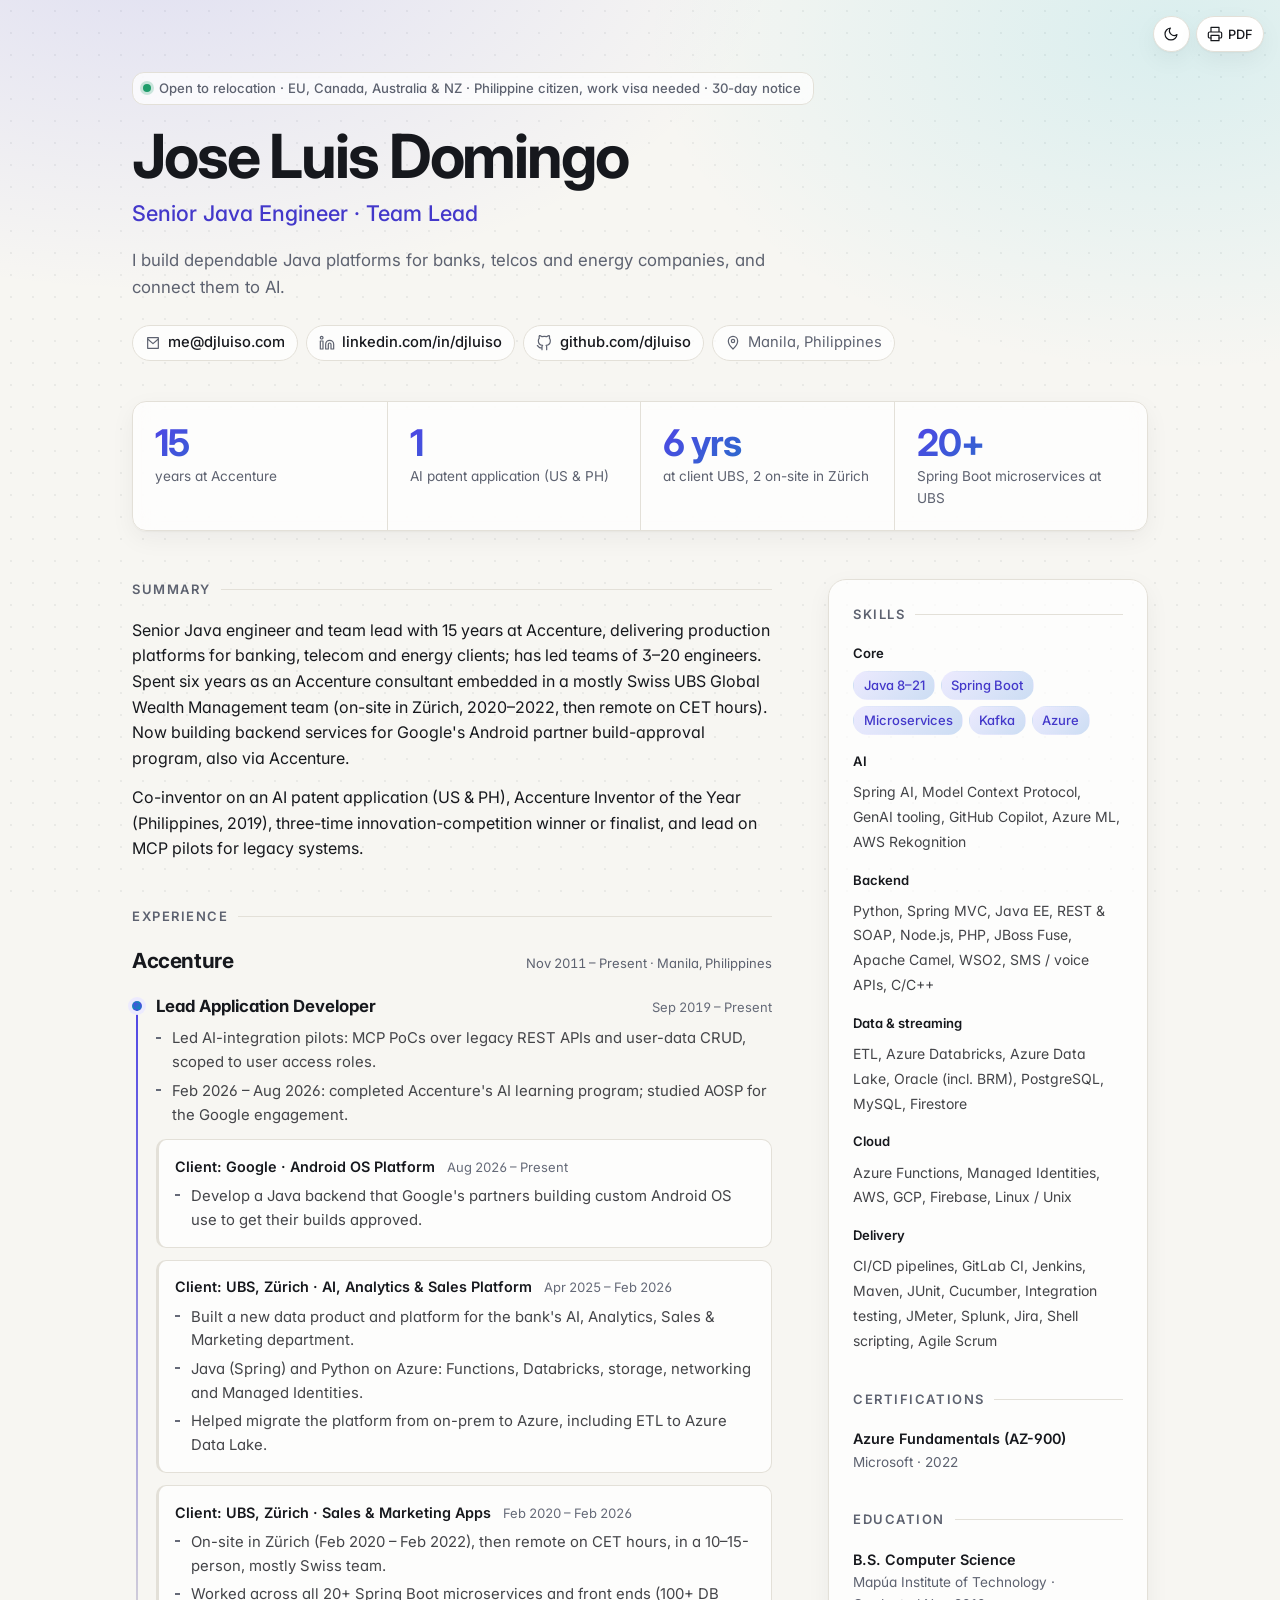
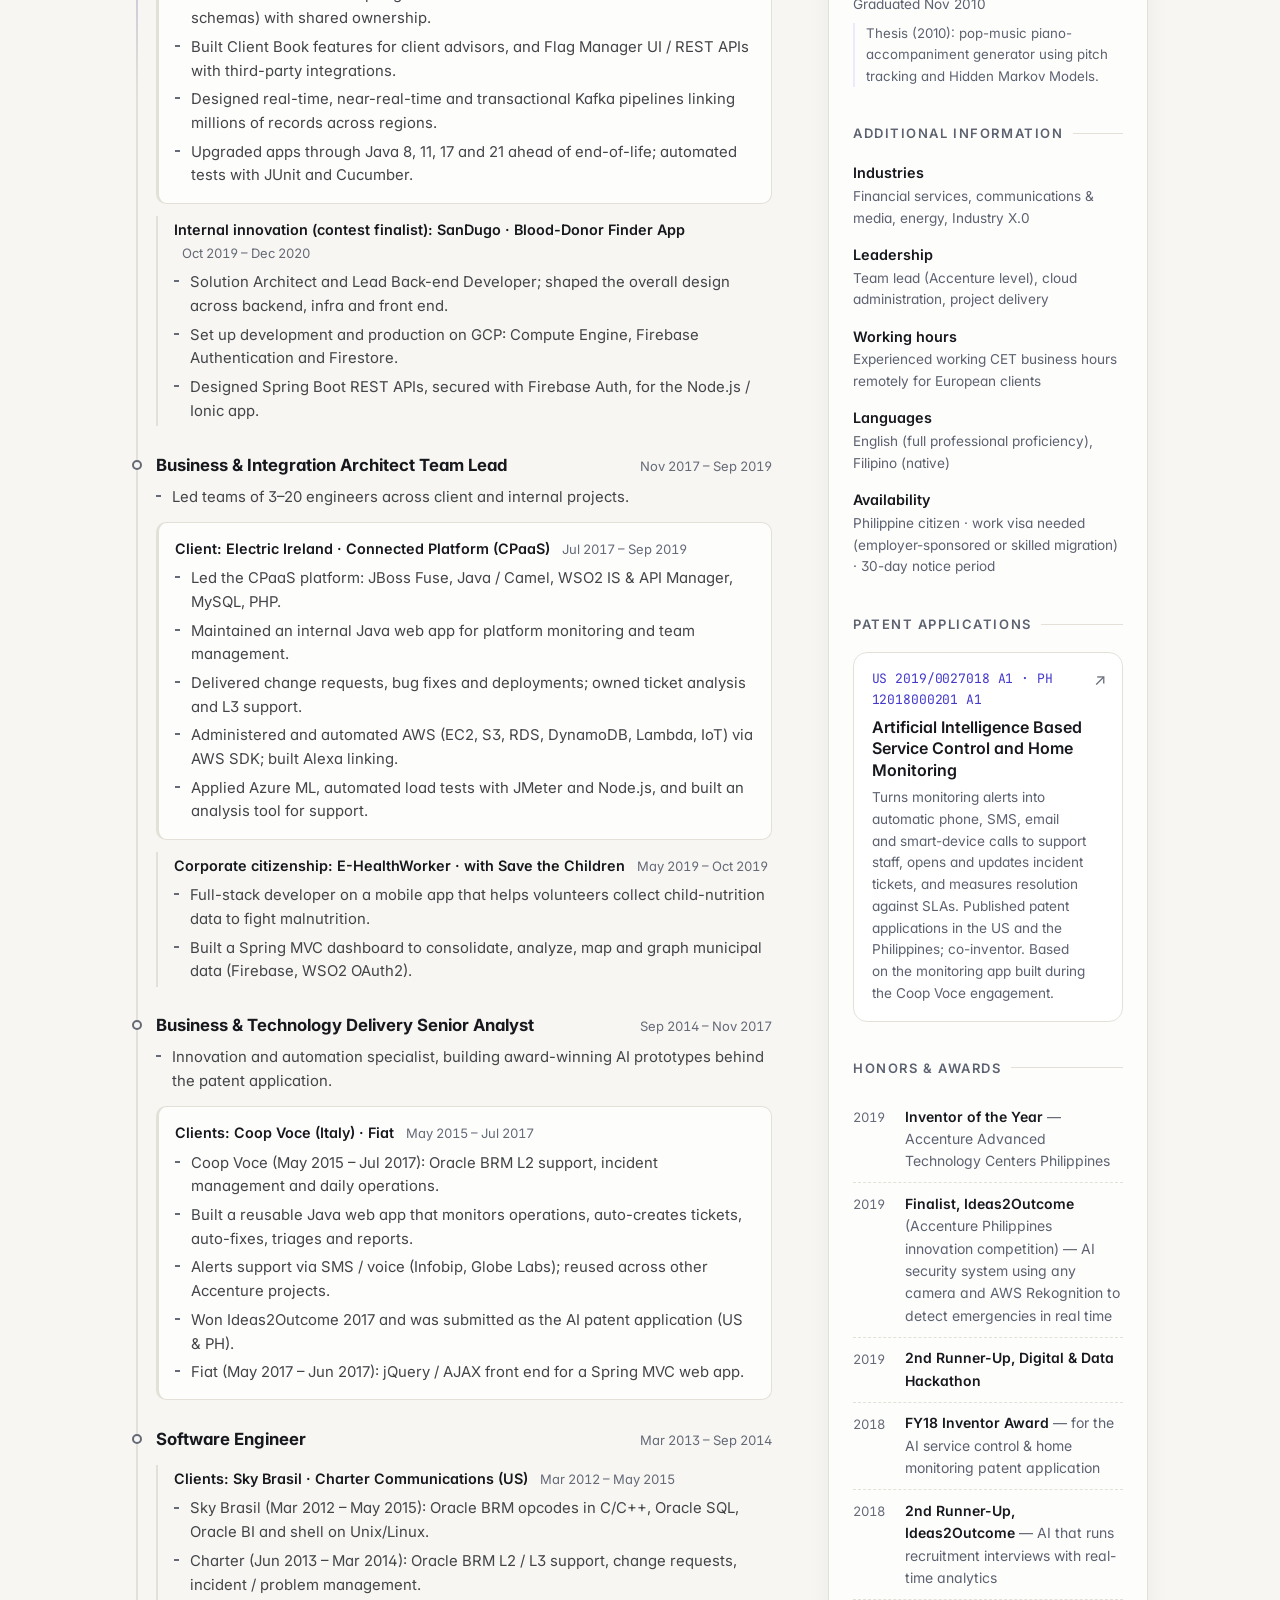
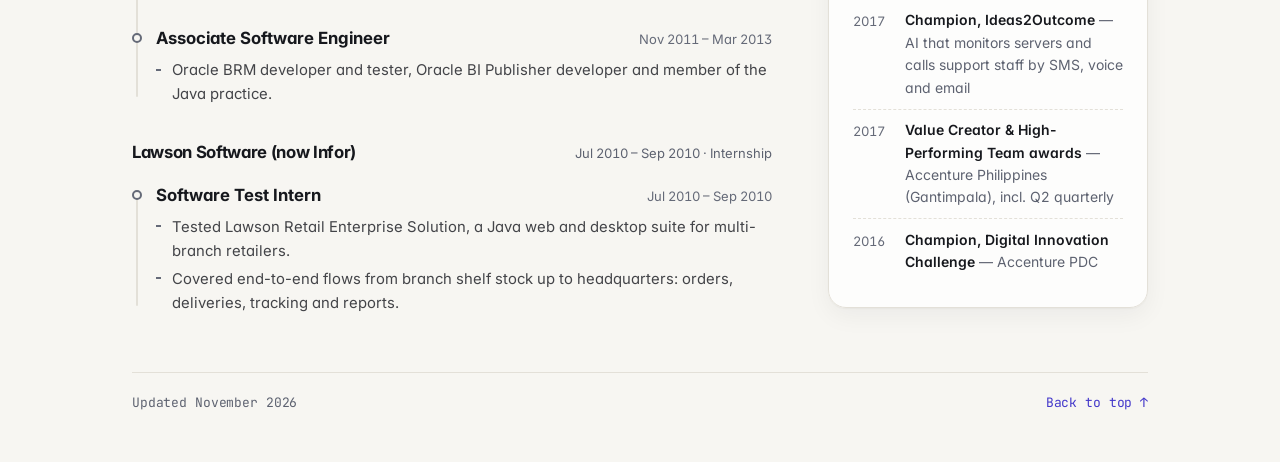
==== commit 959cf034: "Add graduation date (Nov 2010) to education" ====
--- a/index.html
+++ b/index.html
@@ -289,7 +289,7 @@
           <ul class="side-list">
             <li>
               <strong>B.S. Computer Science</strong>
-              <span class="muted">Mapúa Institute of Technology</span>
+              <span class="muted">Mapúa Institute of Technology · Graduated Nov 2010</span>
               <span class="note">Thesis (2010): pop-music piano-accompaniment generator using pitch tracking and Hidden Markov Models.</span>
             </li>
           </ul>
